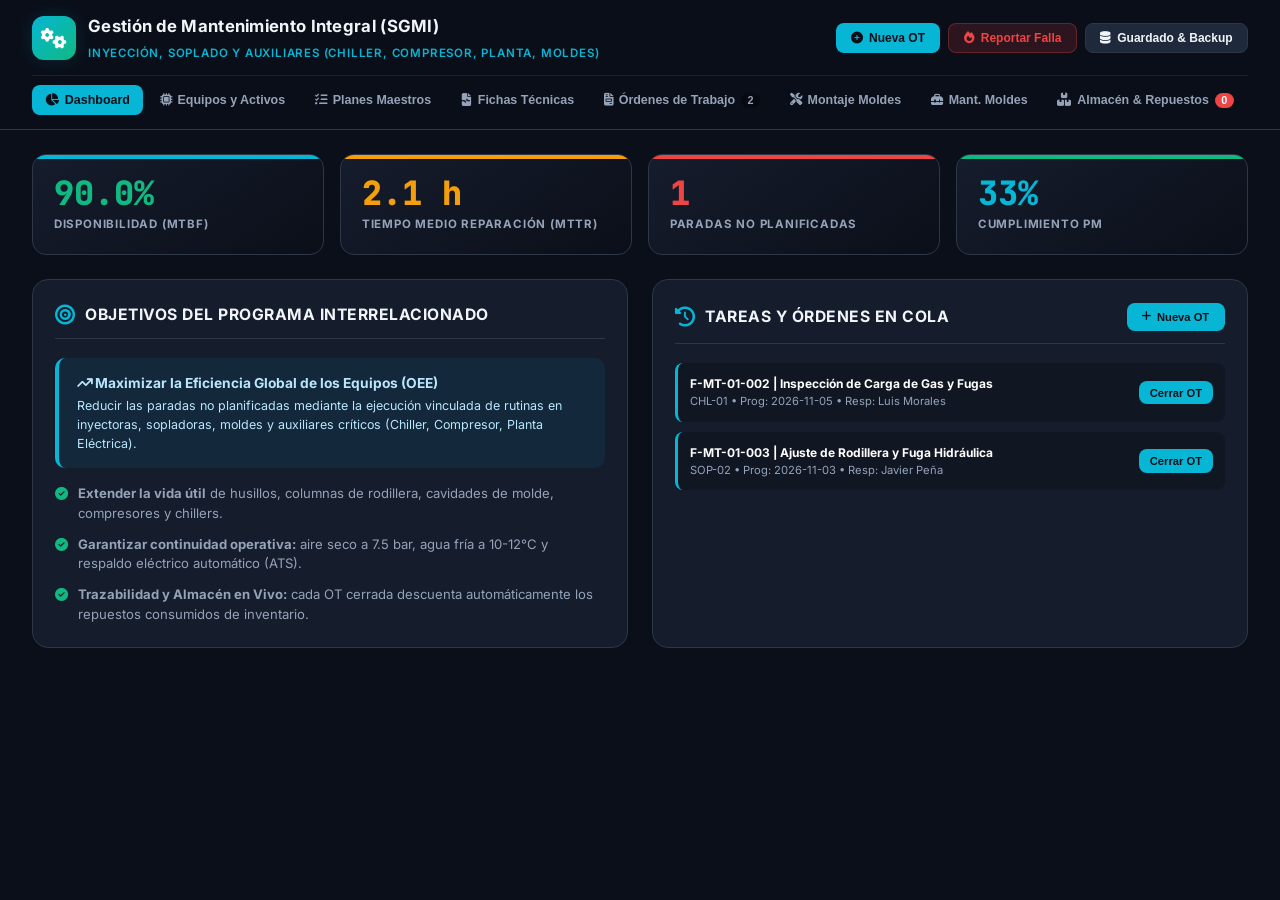
==== public/programa_mantenimiento_integral.html @ a7f9591a "feat: initialize SGMI project structure Setup base application architecture including Tailwind CSS, " ====
<!DOCTYPE html>
<html lang="es">
<head>
    <meta charset="UTF-8">
    <meta name="viewport" content="width=device-width, initial-scale=1.0">
    <title>Sistema de Gestión de Mantenimiento Integral (SGMI) | Inyección, Soplado y Auxiliares</title>
    <!-- Iconos FontAwesome & Tipografía Inter -->
    <link rel="stylesheet" href="https://cdnjs.cloudflare.com/ajax/libs/font-awesome/6.5.1/css/all.min.css">
    <link rel="preconnect" href="https://fonts.googleapis.com">
    <link rel="preconnect" href="https://fonts.gstatic.com" crossorigin>
    <link href="https://fonts.googleapis.com/css2?family=Inter:wght@300;400;500;600;700;800&family=JetBrains+Mono:wght@400;600;700&display=swap" rel="stylesheet">
    <style>
        :root {
            --bg-dark: #0b0f19;
            --bg-card: #151c2c;
            --bg-card-hover: #1e293b;
            --accent-cyan: #06b6d4;
            --accent-amber: #f59e0b;
            --accent-emerald: #10b981;
            --accent-red: #ef4444;
            --accent-purple: #a855f7;
            --accent-blue: #3b82f6;
            --text-primary: #f1f5f9;
            --text-secondary: #94a3b8;
            --border-color: #2d3748;
            --shadow-glow: 0 0 20px rgba(6, 182, 212, 0.15);
        }

        * { margin: 0; padding: 0; box-sizing: border-box; }

        html, body {
            background-color: var(--bg-dark);
            color: var(--text-primary);
            font-family: 'Inter', system-ui, -apple-system, sans-serif;
            line-height: 1.5;
            min-height: 100vh;
            overflow-x: hidden;
        }

        /* Encabezado Principal */
        .app-header {
            background: rgba(11, 15, 25, 0.95);
            backdrop-filter: blur(12px);
            border-bottom: 1px solid var(--border-color);
            padding: 0.85rem 2rem;
            position: sticky;
            top: 0;
            z-index: 100;
        }

        .header-top {
            display: flex;
            justify-content: space-between;
            align-items: center;
            flex-wrap: wrap;
            gap: 1rem;
            padding-bottom: 0.75rem;
            border-bottom: 1px solid rgba(45, 55, 72, 0.5);
        }

        .logo-area { display: flex; align-items: center; gap: 12px; }
        .logo-icon {
            width: 44px; height: 44px;
            background: linear-gradient(135deg, var(--accent-cyan), var(--accent-emerald));
            border-radius: 12px;
            display: flex; align-items: center; justify-content: center;
            font-size: 1.3rem; color: #fff;
            box-shadow: var(--shadow-glow);
        }
        .logo-text h1 { font-size: 1.05rem; font-weight: 700; letter-spacing: 0.3px; }
        .logo-text span { font-size: 0.72rem; color: var(--accent-cyan); font-weight: 600; text-transform: uppercase; letter-spacing: 0.8px; }

        .header-actions { display: flex; align-items: center; gap: 8px; flex-wrap: wrap; }
        .btn-action {
            display: inline-flex; align-items: center; gap: 6px;
            padding: 0.45rem 0.9rem; border-radius: 8px; font-size: 0.75rem;
            font-weight: 700; cursor: pointer; border: 1px solid transparent;
            transition: all 0.2s;
        }
        .btn-cyan { background: var(--accent-cyan); color: #0b0f19; }
        .btn-cyan:hover { background: #22d3ee; }
        .btn-rose { background: rgba(239, 68, 68, 0.15); color: var(--accent-red); border-color: rgba(239, 68, 68, 0.3); }
        .btn-rose:hover { background: var(--accent-red); color: white; }
        .btn-slate { background: var(--bg-card-hover); color: var(--text-primary); border-color: var(--border-color); }
        .btn-slate:hover { background: #334155; }

        /* Barra de Pestañas */
        .nav-tabs {
            display: flex; gap: 4px; padding-top: 0.6rem;
            overflow-x: auto; max-width: 100%; white-space: nowrap;
        }
        .nav-btn {
            background: transparent; border: none; color: var(--text-secondary);
            padding: 0.45rem 0.8rem; border-radius: 8px; cursor: pointer;
            font-size: 0.78rem; font-weight: 600; transition: all 0.2s;
            display: flex; align-items: center; gap: 6px; text-decoration: none;
        }
        .nav-btn:hover { color: var(--text-primary); background: var(--bg-card-hover); }
        .nav-btn.active { background: var(--accent-cyan); color: #0b0f19; font-weight: 700; }
        .nav-badge {
            background: rgba(0, 0, 0, 0.3); color: inherit;
            padding: 0.1rem 0.4rem; border-radius: 10px; font-size: 0.68rem; font-weight: 800;
        }

        /* Contenedor Principal */
        .main-container {
            max-width: 1440px; margin: 0 auto;
            padding: 1.5rem 2rem 5rem 2rem; width: 100%;
        }
        .tab-content { display: none; animation: fadeIn 0.25s ease; }
        .tab-content.active { display: block; }
        @keyframes fadeIn { from { opacity: 0; transform: translateY(6px); } to { opacity: 1; transform: translateY(0); } }

        /* Grillas y Tarjetas */
        .grid-4 { display: grid; grid-template-columns: repeat(auto-fit, minmax(220px, 1fr)); gap: 1rem; }
        .grid-3 { display: grid; grid-template-columns: repeat(auto-fit, minmax(300px, 1fr)); gap: 1.25rem; }
        .grid-2 { display: grid; grid-template-columns: repeat(auto-fit, minmax(420px, 1fr)); gap: 1.5rem; }

        .card {
            background: var(--bg-card); border: 1px solid var(--border-color);
            border-radius: 16px; padding: 1.4rem; transition: all 0.2s;
        }
        .card:hover { border-color: rgba(6, 182, 212, 0.4); }

        .card-header {
            display: flex; align-items: center; justify-content: space-between;
            margin-bottom: 1.2rem; padding-bottom: 0.75rem;
            border-bottom: 1px solid var(--border-color);
        }
        .card-header-title { display: flex; align-items: center; gap: 10px; }
        .card-header-title i { font-size: 1.25rem; color: var(--accent-cyan); }
        .card-header-title h2 { font-size: 0.98rem; font-weight: 700; text-transform: uppercase; letter-spacing: 0.5px; }

        /* Tarjetas de KPI */
        .kpi-card {
            background: linear-gradient(145deg, var(--bg-card), var(--bg-dark));
            border: 1px solid var(--border-color); border-radius: 14px;
            padding: 1.3rem; position: relative; overflow: hidden;
        }
        .kpi-card::before { content: ''; position: absolute; top: 0; left: 0; width: 100%; height: 4px; background: var(--accent-cyan); }
        .kpi-card.emerald::before { background: var(--accent-emerald); }
        .kpi-card.amber::before { background: var(--accent-amber); }
        .kpi-card.red::before { background: var(--accent-red); }
        .kpi-value { font-size: 2.1rem; font-weight: 800; font-family: 'JetBrains Mono', monospace; line-height: 1.1; margin-bottom: 0.25rem; }
        .kpi-label { font-size: 0.72rem; color: var(--text-secondary); text-transform: uppercase; font-weight: 700; letter-spacing: 0.8px; }

        /* Tablas */
        .table-wrapper {
            width: 100%; overflow-x: auto; border-radius: 10px;
            border: 1px solid var(--border-color); background: rgba(0,0,0,0.2);
        }
        .tech-table { width: 100%; border-collapse: collapse; font-size: 0.82rem; min-width: 650px; text-align: left; }
        .tech-table th {
            padding: 0.75rem 0.8rem; background: rgba(255,255,255,0.03);
            color: var(--accent-cyan); font-weight: 700; text-transform: uppercase;
            font-size: 0.72rem; letter-spacing: 0.6px; border-bottom: 1px solid var(--border-color);
        }
        .tech-table td {
            padding: 0.75rem 0.8rem; border-bottom: 1px solid rgba(45, 55, 72, 0.4);
            color: var(--text-secondary); vertical-align: middle;
        }
        .tech-table tr:hover td { background: rgba(255,255,255,0.02); color: var(--text-primary); }

        /* Badges */
        .badge {
            display: inline-flex; align-items: center; gap: 4px;
            padding: 0.2rem 0.55rem; border-radius: 6px; font-size: 0.68rem;
            font-weight: 800; text-transform: uppercase; letter-spacing: 0.5px;
        }
        .badge-cyan { background: rgba(6, 182, 212, 0.15); color: var(--accent-cyan); border: 1px solid rgba(6, 182, 212, 0.3); }
        .badge-amber { background: rgba(245, 158, 11, 0.15); color: var(--accent-amber); border: 1px solid rgba(245, 158, 11, 0.3); }
        .badge-emerald { background: rgba(16, 185, 129, 0.15); color: var(--accent-emerald); border: 1px solid rgba(16, 185, 129, 0.3); }
        .badge-red { background: rgba(239, 68, 68, 0.15); color: var(--accent-red); border: 1px solid rgba(239, 68, 68, 0.3); }
        .badge-purple { background: rgba(168, 85, 247, 0.15); color: var(--accent-purple); border: 1px solid rgba(168, 85, 247, 0.3); }

        /* Cuadros de Alerta */
        .alert-box {
            padding: 0.9rem 1.1rem; border-radius: 10px; margin-bottom: 1rem;
            font-size: 0.8rem; border-left: 4px solid;
        }
        .alert-box.info { background: rgba(6, 182, 212, 0.08); border-color: var(--accent-cyan); color: #bae6fd; }
        .alert-box.warning { background: rgba(245, 158, 11, 0.08); border-color: var(--accent-amber); color: #fde68a; }
        .alert-box.danger { background: rgba(239, 68, 68, 0.08); border-color: var(--accent-red); color: #fecaca; }
        .alert-box.success { background: rgba(16, 185, 129, 0.08); border-color: var(--accent-emerald); color: #a7f3d0; }
        .alert-box strong { display: block; margin-bottom: 0.2rem; font-size: 0.86rem; }

        /* Acordeones */
        .accordion {
            background: var(--bg-card); border: 1px solid var(--border-color);
            border-radius: 12px; margin-bottom: 0.8rem; overflow: hidden;
        }
        .accordion-header {
            padding: 0.9rem 1.25rem; cursor: pointer; display: flex;
            justify-content: space-between; align-items: center;
            background: rgba(255,255,255,0.02); font-weight: 600; font-size: 0.86rem;
            transition: all 0.2s;
        }
        .accordion-header:hover { background: rgba(255,255,255,0.04); }
        .accordion-header.active { color: var(--accent-cyan); border-bottom: 1px solid var(--border-color); }
        .accordion-content { padding: 1.25rem; display: none; }
        .accordion-content.active { display: block; animation: fadeIn 0.2s ease; }
        .accordion-icon { transition: transform 0.25s; }
        .accordion-header.active .accordion-icon { transform: rotate(180deg); }

        /* Fichas Técnicas Layout */
        .fichas-layout { display: grid; grid-template-columns: 340px 1fr; gap: 1.5rem; align-items: start; }
        .lista-fichas { display: flex; flex-direction: column; gap: 0.6rem; max-height: 700px; overflow-y: auto; }
        .item-ficha {
            background: var(--bg-card); border: 1px solid var(--border-color);
            border-radius: 10px; padding: 0.9rem; cursor: pointer;
            transition: all 0.2s; border-left: 4px solid transparent;
        }
        .item-ficha:hover { background: var(--bg-card-hover); border-color: var(--accent-cyan); }
        .item-ficha.active { background: rgba(6, 182, 212, 0.1); border-left-color: var(--accent-cyan); border-color: var(--accent-cyan); }
        .item-ficha h4 { font-size: 0.88rem; color: var(--text-primary); margin-bottom: 0.2rem; }
        .item-ficha p { font-size: 0.72rem; color: var(--text-secondary); display: flex; gap: 10px; }

        /* Cronograma */
        .cronograma-wrapper { overflow-x: auto; border: 1px solid var(--border-color); border-radius: 10px; padding: 0.5rem; }
        .cronograma-grid { display: grid; grid-template-columns: 240px repeat(12, 1fr); gap: 4px; font-size: 0.78rem; min-width: 900px; }
        .cronograma-cell {
            padding: 0.6rem 0.3rem; text-align: center; background: rgba(255,255,255,0.02);
            border-radius: 6px; color: var(--text-secondary); cursor: pointer; transition: all 0.15s;
        }
        .cronograma-cell.header { background: rgba(6, 182, 212, 0.15); color: var(--accent-cyan); font-weight: 700; cursor: default; }
        .cronograma-cell.activo { background: var(--accent-cyan); color: #0b0f19; font-weight: 800; }
        .cronograma-cell.activo-amber { background: var(--accent-amber); color: #0b0f19; font-weight: 800; }
        .cronograma-cell.activo-emerald { background: var(--accent-emerald); color: #0b0f19; font-weight: 800; }
        .cronograma-cell.activo-purple { background: var(--accent-purple); color: #ffffff; font-weight: 800; }

        /* Controles de Formulario */
        .form-control {
            width: 100%; padding: 0.65rem 0.8rem; border-radius: 8px;
            border: 1px solid var(--border-color); background: var(--bg-dark);
            color: var(--text-primary); font-family: 'Inter', sans-serif; font-size: 0.82rem;
        }
        .form-control:focus { outline: none; border-color: var(--accent-cyan); }

        /* Modales */
        .modal-overlay {
            display: none; position: fixed; inset: 0; background: rgba(0,0,0,0.8);
            backdrop-filter: blur(6px); z-index: 1000; align-items: center; justify-content: center; padding: 1rem;
        }
        .modal-overlay.active { display: flex; animation: fadeIn 0.2s ease; }
        .modal-card {
            background: var(--bg-card); border: 1px solid var(--border-color);
            border-radius: 16px; width: 100%; max-width: 650px; max-height: 90vh;
            overflow-y: auto; box-shadow: 0 20px 40px rgba(0,0,0,0.6);
        }
        .modal-header {
            padding: 1.1rem 1.4rem; border-bottom: 1px solid var(--border-color);
            display: flex; justify-content: space-between; align-items: center;
            background: rgba(0,0,0,0.2);
        }
        .modal-header h3 { font-size: 1rem; font-weight: 700; }
        .modal-close { background: transparent; border: none; color: var(--text-secondary); cursor: pointer; font-size: 1.1rem; }
        .modal-close:hover { color: var(--accent-red); }
        .modal-body { padding: 1.4rem; font-size: 0.82rem; }
        .modal-footer {
            padding: 1rem 1.4rem; border-top: 1px solid var(--border-color);
            display: flex; justify-content: flex-end; gap: 8px; background: rgba(0,0,0,0.2);
        }

        /* ===== HOJA TAMAÑO CARTA ISO 9001 (IMPRESIÓN Y VISTA PREVIA) ===== */
        .hoja-carta-container { width: 100%; overflow-x: auto; padding: 1rem 0; }
        .hoja-carta {
            background-color: #ffffff; color: #000000; width: 21.59cm; min-height: 27.94cm;
            padding: 1.5cm; margin: 0 auto 2rem auto; box-shadow: 0 8px 30px rgba(0,0,0,0.6);
            position: relative; font-family: Arial, Helvetica, sans-serif; box-sizing: border-box;
            page-break-after: always; display: flex; flex-direction: column;
        }
        .carta-header { display: flex; justify-content: space-between; align-items: center; border-bottom: 2px solid #000; padding-bottom: 8px; margin-bottom: 12px; }
        .carta-header .logo { display: flex; align-items: center; gap: 10px; }
        .carta-header .logo-icon { width: 38px; height: 38px; background: #222; color: white; border-radius: 50%; display: flex; align-items: center; justify-content: center; font-size: 18px; font-weight: bold; }
        .carta-header h2 { font-size: 15px; margin: 0; text-transform: uppercase; font-weight: bold; }
        .carta-header p { margin: 2px 0 0 0; font-size: 11px; color: #333; }

        .carta-documento-info {
            display: grid; grid-template-columns: 1fr 1fr 1fr; gap: 8px;
            font-size: 11px; margin-bottom: 12px; border: 1px solid #000; padding: 8px;
            background-color: #fafafa;
        }
        .carta-documento-info div { display: flex; flex-direction: column; }
        .carta-documento-info strong { font-size: 9.5px; color: #555; text-transform: uppercase; }

        .carta-tabla { width: 100%; border-collapse: collapse; font-size: 10px; margin-bottom: 12px; }
        .carta-tabla th, .carta-tabla td { border: 1px solid #000; padding: 6px; text-align: left; vertical-align: top; }
        .carta-tabla th { background-color: #f0f0f0; font-weight: bold; text-align: center; font-size: 10px; text-transform: uppercase; }
        .carta-tabla ul, .carta-tabla ol { margin: 0; padding-left: 14px; font-size: 9.5px; }

        .carta-firmas {
            display: grid; grid-template-columns: 1fr 1fr 1fr; gap: 20px;
            margin-top: auto; padding-top: 25px; font-size: 10.5px; text-align: center;
        }
        .carta-firma-box { border-top: 1px solid #000; padding-top: 4px; }
        .carta-firma-box strong { display: block; font-size: 10.5px; }
        .carta-firma-box span { font-size: 9px; color: #555; }

        /* Toast Notifications */
        .toast-container { position: fixed; bottom: 20px; right: 20px; z-index: 2000; display: flex; flex-direction: column; gap: 8px; max-width: 360px; pointer-events: none; }
        .toast-item {
            background: #1e293b; color: white; padding: 12px 16px; border-radius: 10px;
            font-size: 0.8rem; border-left: 4px solid var(--accent-cyan);
            box-shadow: 0 10px 25px rgba(0,0,0,0.5); pointer-events: auto; animation: slideIn 0.3s ease;
        }
        .toast-item.success { border-left-color: var(--accent-emerald); }
        .toast-item.danger { border-left-color: var(--accent-red); }
        .toast-item.warning { border-left-color: var(--accent-amber); }
        @keyframes slideIn { from { transform: translateX(100%); opacity: 0; } to { transform: translateX(0); opacity: 1; } }

        @media print {
            body { background: white !important; color: black !important; }
            .app-header, .no-print, .btn-action, .modal-overlay, .toast-container { display: none !important; }
            .main-container { padding: 0 !important; max-width: 100% !important; margin: 0 !important; }
            .hoja-carta-container { overflow: visible !important; padding: 0 !important; }
            .hoja-carta { box-shadow: none !important; margin: 0 !important; width: 100% !important; min-height: 100vh !important; border: none !important; }
            @page { size: letter; margin: 0.6cm; }
        }

        @media (max-width: 900px) {
            .fichas-layout { grid-template-columns: 1fr; }
            .grid-2 { grid-template-columns: 1fr; }
        }
    </style>
</head>
<body>

    <!-- Encabezado Principal de Navegación -->
    <header class="app-header">
        <div class="header-top">
            <div class="logo-area">
                <div class="logo-icon"><i class="fa-solid fa-gears"></i></div>
                <div class="logo-text">
                    <h1>Gestión de Mantenimiento Integral (SGMI)</h1>
                    <span>Inyección, Soplado y Auxiliares (Chiller, Compresor, Planta, Moldes)</span>
                </div>
            </div>

            <div class="header-actions">
                <button class="btn-action btn-cyan" onclick="abrirModalNuevaOt()"><i class="fa-solid fa-plus-circle"></i> Nueva OT</button>
                <button class="btn-action btn-rose" onclick="abrirModalReportarFalla()"><i class="fa-solid fa-fire"></i> Reportar Falla</button>
                <button class="btn-action btn-slate" onclick="abrirModalBackup()"><i class="fa-solid fa-database"></i> Guardado & Backup</button>
            </div>
        </div>

        <nav class="nav-tabs" id="navTabs">
            <button class="nav-btn active" data-tab="dashboard"><i class="fa-solid fa-chart-pie"></i> Dashboard</button>
            <button class="nav-btn" data-tab="equipos"><i class="fa-solid fa-microchip"></i> Equipos y Activos</button>
            <button class="nav-btn" data-tab="planes"><i class="fa-solid fa-list-check"></i> Planes Maestros</button>
            <button class="nav-btn" data-tab="fichas"><i class="fa-solid fa-file-waveform"></i> Fichas Técnicas</button>
            <button class="nav-btn" data-tab="ordenes"><i class="fa-solid fa-file-invoice"></i> Órdenes de Trabajo <span class="nav-badge" id="badge-ots">0</span></button>
            <button class="nav-btn" data-tab="montaje"><i class="fa-solid fa-screwdriver-wrench"></i> Montaje Moldes</button>
            <button class="nav-btn" data-tab="moldes-mant"><i class="fa-solid fa-toolbox"></i> Mant. Moldes</button>
            <button class="nav-btn" data-tab="recursos"><i class="fa-solid fa-boxes-stacked"></i> Almacén & Repuestos <span class="nav-badge" id="badge-almacen" style="background:var(--accent-red); color:white;">0</span></button>
            <button class="nav-btn" data-tab="cronograma"><i class="fa-solid fa-calendar-days"></i> Cronograma Anual</button>
            <button class="nav-btn" data-tab="checklists"><i class="fa-solid fa-clipboard-check"></i> Checklists</button>
            <button class="nav-btn" data-tab="fallas"><i class="fa-solid fa-triangle-exclamation"></i> Matriz de Fallas</button>
        </nav>
    </header>

    <!-- Contenedor Principal de Vistas -->
    <main class="main-container">

        <!-- ================= TAB 1: DASHBOARD ================= -->
        <section id="tab-dashboard" class="tab-content active">
            <div class="grid-4" style="margin-bottom: 1.5rem;">
                <div class="kpi-card">
                    <div class="kpi-value" id="kpi-disponibilidad" style="color: var(--accent-emerald);">98.5%</div>
                    <div class="kpi-label">Disponibilidad (MTBF)</div>
                </div>
                <div class="kpi-card amber">
                    <div class="kpi-value" id="kpi-mttr" style="color: var(--accent-amber);">2.1 h</div>
                    <div class="kpi-label">Tiempo Medio Reparación (MTTR)</div>
                </div>
                <div class="kpi-card red">
                    <div class="kpi-value" id="kpi-paradas" style="color: var(--accent-red);">0</div>
                    <div class="kpi-label">Paradas No Planificadas</div>
                </div>
                <div class="kpi-card emerald">
                    <div class="kpi-value" id="kpi-cumplimiento" style="color: var(--accent-cyan);">100%</div>
                    <div class="kpi-label">Cumplimiento PM</div>
                </div>
            </div>

            <div class="grid-2">
                <div class="card">
                    <div class="card-header">
                        <div class="card-header-title"><i class="fa-solid fa-bullseye"></i><h2>Objetivos del Programa Interrelacionado</h2></div>
                    </div>
                    <div class="alert-box info">
                        <strong><i class="fa-solid fa-arrow-trend-up"></i> Maximizar la Eficiencia Global de los Equipos (OEE)</strong>
                        <p style="font-size: 0.78rem; margin-top: 4px;">
                            Reducir las paradas no planificadas mediante la ejecución vinculada de rutinas en inyectoras, sopladoras, moldes y auxiliares críticos (Chiller, Compresor, Planta Eléctrica).
                        </p>
                    </div>
                    <ul style="list-style: none; display: flex; flex-direction: column; gap: 0.7rem; font-size: 0.82rem; color: var(--text-secondary);">
                        <li style="display: flex; gap: 10px;"><i class="fa-solid fa-circle-check" style="color: var(--accent-emerald); margin-top: 3px;"></i> <span><strong>Extender la vida útil</strong> de husillos, columnas de rodillera, cavidades de molde, compresores y chillers.</span></li>
                        <li style="display: flex; gap: 10px;"><i class="fa-solid fa-circle-check" style="color: var(--accent-emerald); margin-top: 3px;"></i> <span><strong>Garantizar continuidad operativa:</strong> aire seco a 7.5 bar, agua fría a 10-12°C y respaldo eléctrico automático (ATS).</span></li>
                        <li style="display: flex; gap: 10px;"><i class="fa-solid fa-circle-check" style="color: var(--accent-emerald); margin-top: 3px;"></i> <span><strong>Trazabilidad y Almacén en Vivo:</strong> cada OT cerrada descuenta automáticamente los repuestos consumidos de inventario.</span></li>
                    </ul>
                </div>

                <div class="card">
                    <div class="card-header">
                        <div class="card-header-title"><i class="fa-solid fa-clock-rotate-left"></i><h2>Tareas y Órdenes en Cola</h2></div>
                        <button class="btn-action btn-cyan" onclick="abrirModalNuevaOt()" style="font-size:0.7rem;"><i class="fa-solid fa-plus"></i> Nueva OT</button>
                    </div>
                    <div id="lista-tareas-dashboard" style="display: flex; flex-direction: column; gap: 0.6rem;">
                        <!-- Se llena dinámicamente -->
                    </div>
                </div>
            </div>
        </section>

        <!-- ================= TAB 2: EQUIPOS Y ACTIVOS ================= -->
        <section id="tab-equipos" class="tab-content">
            <div class="card" style="margin-bottom: 1.25rem;">
                <div style="display: flex; justify-content: space-between; align-items: center; flex-wrap: wrap; gap: 10px;">
                    <div style="display: flex; gap: 6px; flex-wrap: wrap;" id="filtros-equipos">
                        <button class="btn-action btn-cyan" onclick="filtrarEquipos('todos')">Todos</button>
                        <button class="btn-action btn-slate" onclick="filtrarEquipos('inyeccion')">Inyección</button>
                        <button class="btn-action btn-slate" onclick="filtrarEquipos('soplado')">Soplado</button>
                        <button class="btn-action btn-slate" onclick="filtrarEquipos('chiller')">Chiller</button>
                        <button class="btn-action btn-slate" onclick="filtrarEquipos('compresor')">Compresor</button>
                        <button class="btn-action btn-slate" onclick="filtrarEquipos('planta')">Planta</button>
                        <button class="btn-action btn-slate" onclick="filtrarEquipos('molde')">Moldes</button>
                    </div>
                    <button class="btn-action btn-cyan" onclick="abrirModalNuevoEquipo()"><i class="fa-solid fa-plus"></i> Registrar Nuevo Activo</button>
                </div>
            </div>

            <div class="grid-3" id="contenedor-equipos">
                <!-- Se llena dinámicamente -->
            </div>
        </section>

        <!-- ================= TAB 3: PLANES MAESTROS ================= -->
        <section id="tab-planes" class="tab-content">
            <div class="card" style="margin-bottom: 1.5rem;">
                <div class="card-header-title">
                    <i class="fa-solid fa-list-check" style="color: var(--accent-cyan); font-size: 1.25rem;"></i>
                    <h2>Plan de Mantenimiento Preventivo Detallado (Máquinas y Auxiliares)</h2>
                </div>
                <p style="font-size: 0.8rem; color: var(--text-secondary); margin-top: 4px;">
                    Despliega cada especialidad para revisar las rutinas normadas, herramientas, insumos y criterios de aceptación. Puedes programar una OT directa desde cada tarea.
                </p>
            </div>
            <div id="contenedor-planes-acordeones">
                <!-- Se inyectan acordeones de las 9 especialidades -->
            </div>
        </section>

        <!-- ================= TAB 4: FICHAS TÉCNICAS ================= -->
        <section id="tab-fichas" class="tab-content">
            <div class="fichas-layout">
                <div class="lista-fichas" id="lista-fichas-container">
                    <!-- Lista de actividades -->
                </div>
                <div class="card" id="detalle-ficha-container" style="min-height: 480px;">
                    <div style="text-align: center; padding: 4rem 1rem; color: var(--text-secondary);">
                        <i class="fa-solid fa-file-waveform" style="font-size: 3rem; color: var(--accent-cyan); margin-bottom: 1rem;"></i>
                        <h3>Selecciona una actividad de la lista lateral</h3>
                        <p style="font-size: 0.8rem; margin-top: 0.5rem;">Podrás auditar las herramientas, insumos, repuestos y el procedimiento paso a paso.</p>
                    </div>
                </div>
            </div>
        </section>

        <!-- ================= TAB 5: ÓRDENES DE TRABAJO (ISO 9001) ================= -->
        <section id="tab-ordenes" class="tab-content">
            <div class="card no-print" style="margin-bottom: 1.5rem;">
                <div class="card-header">
                    <div class="card-header-title">
                        <i class="fa-solid fa-file-invoice" style="color: var(--accent-purple);"></i>
                        <h2>Generador Oficial de Órdenes de Trabajo (ISO 9001:2015)</h2>
                    </div>
                    <div style="display: flex; gap: 8px;">
                        <button class="btn-action btn-cyan" onclick="abrirModalNuevaOt()"><i class="fa-solid fa-plus"></i> Nueva OT</button>
                        <button class="btn-action btn-slate" onclick="window.print()"><i class="fa-solid fa-print"></i> Imprimir Hojas Carta</button>
                    </div>
                </div>

                <div class="grid-3" style="align-items: flex-end; margin-bottom: 1rem;">
                    <div>
                        <label style="font-size: 0.75rem; color: var(--text-secondary); font-weight: 700; display: block; margin-bottom: 4px;">Fecha de Inicio del Programa:</label>
                        <input type="date" id="ot-fecha-inicio" class="form-control">
                    </div>
                    <div>
                        <label style="font-size: 0.75rem; color: var(--text-secondary); font-weight: 700; display: block; margin-bottom: 4px;">Período de Planificación:</label>
                        <select id="ot-periodo" class="form-control">
                            <option value="1">Próximo Mes (30 días)</option>
                            <option value="3">Próximos 3 Meses (Trimestral)</option>
                            <option value="6">Próximos 6 Meses (Semestral)</option>
                            <option value="12">Próximo Año (Anual)</option>
                        </select>
                    </div>
                    <div>
                        <button class="btn-action btn-cyan" onclick="generarLoteOrdenes()" style="width: 100%; height: 38px; justify-content: center;">
                            <i class="fa-solid fa-cogs"></i> Generar Plan en Firme
                        </button>
                    </div>
                </div>

                <!-- Tabla de Gestión Digital de OTs -->
                <div class="table-wrapper">
                    <table class="tech-table" id="tabla-gestion-ots">
                        <thead>
                            <tr>
                                <th>Código</th><th>Equipo / TAG</th><th>Actividad</th><th>Frec.</th><th>Fecha</th><th>Estado</th><th>Prioridad</th><th>Responsable</th><th style="text-align: right;">Acciones</th>
                            </tr>
                        </thead>
                        <tbody id="tbody-gestion-ots">
                            <!-- Inyectado por JS -->
                        </tbody>
                    </table>
                </div>
            </div>

            <!-- Hojas Tamaño Carta Oficiales F-MT-01 -->
            <div id="contenedor-hojas-carta" class="hoja-carta-container">
                <!-- Inyectado dinámicamente -->
            </div>
        </section>

        <!-- ================= TAB 6: MONTAJE DE MOLDES ================= -->
        <section id="tab-montaje" class="tab-content">
            <div class="alert-box danger" style="margin-bottom: 1.5rem;">
                <strong><i class="fa-solid fa-triangle-exclamation"></i> Protocolo de Seguridad Crítica en Maniobras de Izaje de Moldes</strong>
                El izaje de moldes (200 kg a más de 3 toneladas) representa una operación de alto riesgo. Asegúrese de que los cáncamos roscados estén apretados a tope, que las eslingas no presenten fisuras y que el área bajo la carga esté completamente despejada.
            </div>

            <div class="grid-2" style="margin-bottom: 1.5rem;">
                <!-- Moldes actualmente montados -->
                <div class="card">
                    <div class="card-header">
                        <div class="card-header-title"><i class="fa-solid fa-layer-group"></i><h2>Moldes Actualmente Montados</h2></div>
                    </div>
                    <div id="lista-moldes-montados" style="display: flex; flex-direction: column; gap: 0.6rem;">
                        <!-- Inyectado por JS -->
                    </div>
                </div>

                <!-- Formulario de Montaje Interactivo -->
                <div class="card">
                    <div class="card-header">
                        <div class="card-header-title"><i class="fa-solid fa-screwdriver-wrench"></i><h2>Registrar Montaje de Molde</h2></div>
                    </div>
                    <form id="form-montaje-molde" onsubmit="registrarMontajeMolde(event)" style="display: flex; flex-direction: column; gap: 0.75rem; font-size: 0.8rem;">
                        <div>
                            <label style="font-weight: 700; color: var(--text-secondary); display: block; margin-bottom: 3px;">Molde a Montar:</label>
                            <select id="montaje-select-molde" class="form-control" required></select>
                        </div>
                        <div>
                            <label style="font-weight: 700; color: var(--text-secondary); display: block; margin-bottom: 3px;">Máquina Receptora (Inyección o Soplado):</label>
                            <select id="montaje-select-maquina" class="form-control" required></select>
                        </div>
                        <div class="grid-2" style="gap: 10px;">
                            <div>
                                <label style="font-weight: 700; color: var(--text-secondary); display: block; margin-bottom: 3px;">Torque Aplicado (Nm):</label>
                                <input type="number" id="montaje-torque" value="190" class="form-control" required>
                            </div>
                            <div>
                                <label style="font-weight: 700; color: var(--text-secondary); display: block; margin-bottom: 3px;">Técnico Montador:</label>
                                <input type="text" id="montaje-tecnico" value="Carlos Méndez" class="form-control" required>
                            </div>
                        </div>
                        <div style="background: rgba(0,0,0,0.2); padding: 0.75rem; border-radius: 8px; border: 1px solid var(--border-color); display: flex; flex-direction: column; gap: 6px;">
                            <label style="display: flex; align-items: center; gap: 8px; cursor: pointer;">
                                <input type="checkbox" id="montaje-chk-izaje" required style="accent-color: var(--accent-cyan);">
                                <span>Verifiqué cáncamos, eslingas certificadas y centro de gravedad balanceado.</span>
                            </label>
                            <label style="display: flex; align-items: center; gap: 8px; cursor: pointer;">
                                <input type="checkbox" id="montaje-chk-agua" required style="accent-color: var(--accent-cyan);">
                                <span>Conecté mangueras de agua del Chiller y verifiqué ausencia total de fugas.</span>
                            </label>
                        </div>
                        <button type="submit" class="btn-action btn-cyan" style="justify-content: center; height: 38px;">
                            <i class="fa-solid fa-check-circle"></i> Registrar Montaje y Generar OT
                        </button>
                    </form>
                </div>
            </div>

            <!-- Tabla de herramientas y procedimiento de 8 pasos -->
            <div class="grid-2">
                <div class="card">
                    <div class="card-header"><div class="card-header-title"><i class="fa-solid fa-toolbox"></i><h2>Herramientas Homologadas de Montaje</h2></div></div>
                    <div class="table-wrapper">
                        <table class="tech-table">
                            <thead><tr><th>Herramienta / Equipo</th><th>Uso Específico</th></tr></thead>
                            <tbody>
                                <tr><td><strong>Polipasto / Grúa Pórtico 2T</strong></td><td>Izaje y balanceo vertical controlado del molde.</td></tr>
                                <tr><td><strong>Eslingas y Grilletes Certificados</strong></td><td>Sujeción en 2 o 4 puntos de cáncamos de seguridad.</td></tr>
                                <tr><td><strong>Torquímetro Dinamométrico</strong></td><td>Asegurar apriete exacto a 190 Nm en tornillos y clamps.</td></tr>
                                <tr><td><strong>Anillo Centrador</strong></td><td>Alineación concéntrica con el orificio del plato fijo.</td></tr>
                                <tr><td><strong>Grapas de Fijación (Clamps)</strong></td><td>Amarre seguro cuando no coinciden barrenos roscados.</td></tr>
                            </tbody>
                        </table>
                    </div>
                </div>

                <div class="card">
                    <div class="card-header"><div class="card-header-title"><i class="fa-solid fa-list-ol"></i><h2>Procedimiento de Montaje (8 Pasos)</h2></div></div>
                    <ol style="padding-left: 1.25rem; font-size: 0.8rem; color: var(--text-secondary); display: flex; flex-direction: column; gap: 6px;">
                        <li><strong>Inspección Previa:</strong> Verificar molde limpio, caras sin abolladuras y cáncamos a tope.</li>
                        <li><strong>Traslado y Balance:</strong> Trasladar en carro hidráulico y elevar 20 cm para verificar balance.</li>
                        <li><strong>Izaje e Introducción:</strong> Ingresar despacio sobre las columnas de cierre sin golpear barras.</li>
                        <li><strong>Alineación:</strong> Acoplar anillo centrador en barreno central del plato fijo.</li>
                        <li><strong>Fijación Provisional:</strong> Colocar 2 tornillos diagonales en lado fijo con la mano.</li>
                        <li><strong>Ajuste de Altura:</strong> Cerrar a baja velocidad hasta contacto y fijar plato móvil.</li>
                        <li><strong>Apriete Final a Torque:</strong> Apretar en patrón cruzado con torquímetro a 190 Nm.</li>
                        <li><strong>Conexión y Prueba:</strong> Conectar mangueras de agua, termopares y ciclo en vacío.</li>
                    </ol>
                </div>
            </div>
        </section>

        <!-- ================= TAB 7: MANTENIMIENTO DE MOLDES ================= -->
        <section id="tab-moldes-mant" class="tab-content">
            <div class="card" style="margin-bottom: 1.5rem;">
                <div class="card-header">
                    <div class="card-header-title"><i class="fa-solid fa-heart-pulse" style="color: var(--accent-emerald);"></i><h2>Mantenimiento Profundo y Control de Ciclos de Moldes</h2></div>
                </div>
                <div class="grid-3" id="contenedor-ciclos-moldes">
                    <!-- Barras de progreso de ciclos inyectadas por JS -->
                </div>
            </div>

            <div class="accordion">
                <div class="accordion-header active" onclick="toggleAcordeon(this)">
                    <div><i class="fa-solid fa-calendar-day" style="color: var(--accent-emerald); margin-right: 8px;"></i> 1. Inspección y Limpieza Diaria por Turno</div>
                    <i class="fa-solid fa-chevron-down accordion-icon"></i>
                </div>
                <div class="accordion-content active">
                    <div class="table-wrapper">
                        <table class="tech-table">
                            <thead><tr><th>Componente</th><th>Tarea Detallada</th><th>Criterio de Aceptación</th></tr></thead>
                            <tbody>
                                <tr><td><strong>Cavidades y Corazones</strong></td><td>Limpiar residuos plásticos degradados con paño suave y desengrasante sin cloro.</td><td>Superficie espejo limpia y libre de marcas.</td></tr>
                                <tr><td><strong>Línea de Partición</strong></td><td>Retirar rebabas adheridas; verificar que no existan golpes ni deformaciones.</td><td>Asiento hermético sin escape de presión.</td></tr>
                                <tr><td><strong>Canales de Refrigeración</strong></td><td>Revisar que no existan goteos de agua en racores o mangueras hacia las cavidades.</td><td>Flujo continuo a 10-12°C sin fugas.</td></tr>
                                <tr><td><strong>Ranuras de Venteo</strong></td><td>Despejar ranuras con varilla blanda de latón para evitar gases atrapados y quemaduras.</td><td>Venteos 100% despejados.</td></tr>
                                <tr><td><strong>Pines Expulsores</strong></td><td>Verificar retroceso suave y rasante de los pines eyectores.</td><td>Sin atascos ni juego excesivo.</td></tr>
                            </tbody>
                        </table>
                    </div>
                </div>
            </div>

            <div class="accordion">
                <div class="accordion-header" onclick="toggleAcordeon(this)">
                    <div><i class="fa-solid fa-calendar-week" style="color: var(--accent-amber); margin-right: 8px;"></i> 2. Mantenimiento Periódico Mensual</div>
                    <i class="fa-solid fa-chevron-down accordion-icon"></i>
                </div>
                <div class="accordion-content">
                    <div class="table-wrapper">
                        <table class="tech-table">
                            <thead><tr><th>Componente</th><th>Tarea Detallada</th><th>Herramienta / Insumo</th></tr></thead>
                            <tbody>
                                <tr><td><strong>Pasadores Guía y Bujes</strong></td><td>Limpiar grasa vieja y lubricar con grasa blanca especial de alta adherencia sin goteo.</td><td>Grasa para moldes, paño industrial.</td></tr>
                                <tr><td><strong>Sliders y Correderas</strong></td><td>Inspeccionar desgaste en placas de bronce fosforado; verificar holguras con galgas.</td><td>Galgas de espesores, llaves Allen.</td></tr>
                                <tr><td><strong>Canales de Agua (Desincrustado)</strong></td><td>Hacer circular solución desincrustante biodegradable para remover sarro y carbonatos.</td><td>Bomba de lavado químico, ácido cítrico.</td></tr>
                                <tr><td><strong>Canal Caliente (Hot Runner)</strong></td><td>Comprobar continuidad óhmica y aislamiento en resistencias de boquillas.</td><td>Multímetro digital calibrado.</td></tr>
                            </tbody>
                        </table>
                    </div>
                </div>
            </div>

            <div class="accordion">
                <div class="accordion-header" onclick="toggleAcordeon(this)">
                    <div><i class="fa-solid fa-arrows-rotate" style="color: var(--accent-purple); margin-right: 8px;"></i> 3. Overhaul Mayor en Matricería (100,000 a 500,000 Ciclos)</div>
                    <i class="fa-solid fa-chevron-down accordion-icon"></i>
                </div>
                <div class="accordion-content">
                    <p style="font-size: 0.82rem; color: var(--text-secondary); margin-bottom: 0.75rem;">
                        Desmontaje total del molde en el taller de matricería: limpieza ultrasónica, rectificado de planos de partición deformados, cambio del 100% de sellos o-rings de vitón y resortes, y pulido espejo manual con pasta de diamante.
                    </p>
                </div>
            </div>
        </section>

        <!-- ================= TAB 8: ALMACÉN Y REPUESTOS ================= -->
        <section id="tab-recursos" class="tab-content">
            <div class="card" style="margin-bottom: 1.25rem;">
                <div style="display: flex; justify-content: space-between; align-items: center; flex-wrap: wrap; gap: 10px;">
                    <div style="display: flex; gap: 6px; flex-wrap: wrap;" id="filtros-almacen">
                        <button class="btn-action btn-cyan" onclick="filtrarAlmacen('todos')">Todo</button>
                        <button class="btn-action btn-slate" onclick="filtrarAlmacen('repuesto')">Repuestos</button>
                        <button class="btn-action btn-slate" onclick="filtrarAlmacen('insumo')">Insumos</button>
                        <button class="btn-action btn-slate" onclick="filtrarAlmacen('herramienta')">Herramientas</button>
                    </div>
                    <button class="btn-action btn-cyan" onclick="abrirModalNuevoArticulo()"><i class="fa-solid fa-plus"></i> Nuevo Artículo</button>
                </div>
            </div>

            <div id="alerta-stock-bajo" style="display: none;"></div>

            <div class="card">
                <div class="table-wrapper">
                    <table class="tech-table">
                        <thead>
                            <tr>
                                <th>Código</th><th>Descripción</th><th>Categoría</th><th>Sistema</th><th>Stock Actual</th><th>Stock Mín.</th><th>Ubicación</th><th>Criticidad</th><th>Costo Unit.</th><th style="text-align: right;">Acciones</th>
                            </tr>
                        </thead>
                        <tbody id="tbody-inventario">
                            <!-- Inyectado por JS -->
                        </tbody>
                    </table>
                </div>
            </div>
        </section>

        <!-- ================= TAB 9: CRONOGRAMA ANUAL ================= -->
        <section id="tab-cronograma" class="tab-content">
            <div class="card">
                <div class="card-header">
                    <div class="card-header-title"><i class="fa-solid fa-calendar-days"></i><h2>Cronograma Anual de Mantenimiento</h2></div>
                </div>
                <p style="font-size: 0.8rem; color: var(--text-secondary); margin-bottom: 1rem;">
                    Haz clic en cualquier celda o mes para consultar el desglose de tareas planificadas.
                </p>
                <div class="cronograma-wrapper">
                    <div class="cronograma-grid" id="matriz-cronograma">
                        <!-- Inyectado por JS -->
                    </div>
                </div>
                <div id="detalle-mes-cronograma" style="margin-top: 1.2rem; display: none;"></div>
            </div>
        </section>

        <!-- ================= TAB 10: CHECKLISTS OPERATIVOS ================= -->
        <section id="tab-checklists" class="tab-content">
            <div class="grid-2">
                <!-- Formulario de Checklist -->
                <div class="card">
                    <div class="card-header">
                        <div class="card-header-title"><i class="fa-solid fa-clipboard-check"></i><h2>Llenar Inspección Operativa</h2></div>
                    </div>
                    <form id="form-checklist" onsubmit="guardarChecklist(event)" style="display: flex; flex-direction: column; gap: 0.8rem; font-size: 0.8rem;">
                        <div class="grid-2" style="gap: 10px;">
                            <div>
                                <label style="font-weight: 700; color: var(--text-secondary); display: block; margin-bottom: 3px;">Tipo de Inspección:</label>
                                <select id="chk-tipo" class="form-control" onchange="renderChecklistItems()">
                                    <option value="diario">Diario: Inyección y Soplado</option>
                                    <option value="semanal">Semanal: General y Ajustes</option>
                                    <option value="chiller">Auxiliar: Chiller Central</option>
                                    <option value="compresor">Auxiliar: Compresor de Aire</option>
                                    <option value="planta">Auxiliar: Planta Eléctrica</option>
                                </select>
                            </div>
                            <div>
                                <label style="font-weight: 700; color: var(--text-secondary); display: block; margin-bottom: 3px;">Equipo:</label>
                                <select id="chk-equipo" class="form-control" required></select>
                            </div>
                        </div>
                        <div class="grid-2" style="gap: 10px;">
                            <div>
                                <label style="font-weight: 700; color: var(--text-secondary); display: block; margin-bottom: 3px;">Turno:</label>
                                <select id="chk-turno" class="form-control">
                                    <option value="Turno 1 - Mañana">Turno 1 - Mañana</option>
                                    <option value="Turno 2 - Tarde">Turno 2 - Tarde</option>
                                    <option value="Turno 3 - Noche">Turno 3 - Noche</option>
                                </select>
                            </div>
                            <div>
                                <label style="font-weight: 700; color: var(--text-secondary); display: block; margin-bottom: 3px;">Operador / Inspector:</label>
                                <input type="text" id="chk-operador" value="Operador de Planta" class="form-control" required>
                            </div>
                        </div>

                        <div id="contenedor-items-checklist" style="display: flex; flex-direction: column; gap: 0.5rem; margin-top: 0.5rem;">
                            <!-- Preguntas dinámicas -->
                        </div>

                        <label style="display: flex; align-items: center; gap: 8px; cursor: pointer; padding: 0.5rem 0;">
                            <input type="checkbox" id="chk-auto-ot" checked style="accent-color: var(--accent-cyan);">
                            <span>Generar automáticamente OT Correctiva si se detecta alguna no conformidad (Falla).</span>
                        </label>

                        <button type="submit" class="btn-action btn-cyan" style="justify-content: center; height: 38px;">
                            <i class="fa-solid fa-clipboard-check"></i> Firmar y Guardar Checklist
                        </button>
                    </form>
                </div>

                <!-- Historial de Inspecciones -->
                <div class="card">
                    <div class="card-header"><div class="card-header-title"><i class="fa-solid fa-history"></i><h2>Historial de Inspecciones Guardadas</h2></div></div>
                    <div id="lista-historial-checklists" style="display: flex; flex-direction: column; gap: 0.6rem; max-height: 600px; overflow-y: auto;">
                        <!-- Inyectado por JS -->
                    </div>
                </div>
            </div>
        </section>

        <!-- ================= TAB 11: MATRIZ DE FALLAS (TROUBLESHOOTING) ================= -->
        <section id="tab-fallas" class="tab-content">
            <div class="card" style="margin-bottom: 1.25rem;">
                <div class="card-header-title" style="margin-bottom: 0.75rem;">
                    <i class="fa-solid fa-triangle-exclamation" style="color: var(--accent-red);"></i>
                    <h2>Matriz de Diagnóstico Rápido y Solución de Averías</h2>
                </div>
                <input type="text" id="buscador-fallas" onkeyup="filtrarTablaFallas()" placeholder="🔍 Buscar avería (ej. 'fuga', 'temperatura', 'ruido', 'parison', 'husillo')..." class="form-control">
            </div>

            <div class="card">
                <div class="table-wrapper">
                    <table class="tech-table" id="tabla-fallas-troubleshoot">
                        <thead>
                            <tr>
                                <th style="width: 25%;">Síntoma / Avería</th>
                                <th style="width: 15%;">Sistema</th>
                                <th style="width: 28%;">Posible Causa Raíz</th>
                                <th style="width: 22%;">Acción Correctiva (Solución)</th>
                                <th style="width: 10%; text-align: right;">Acción</th>
                            </tr>
                        </thead>
                        <tbody id="tbody-fallas-troubleshoot">
                            <!-- Inyectado por JS -->
                        </tbody>
                    </table>
                </div>
            </div>
        </section>

    </main>

    <!-- ===== MODAL 1: NUEVA ORDEN DE TRABAJO ===== -->
    <div class="modal-overlay" id="modal-nueva-ot">
        <div class="modal-card">
            <div class="modal-header">
                <h3><i class="fa-solid fa-file-invoice" style="color:var(--accent-cyan); margin-right:8px;"></i> Crear Orden de Trabajo (ISO 9001)</h3>
                <button class="modal-close" onclick="cerrarModales()">&times;</button>
            </div>
            <form onsubmit="guardarNuevaOt(event)">
                <div class="modal-body" style="display: flex; flex-direction: column; gap: 0.8rem;">
                    <div>
                        <label style="font-weight: 700; color: var(--text-secondary); display: block; margin-bottom: 3px;">Equipo / Activo:</label>
                        <select id="not-equipo" class="form-control" required></select>
                    </div>
                    <div class="grid-2" style="gap: 10px;">
                        <div>
                            <label style="font-weight: 700; color: var(--text-secondary); display: block; margin-bottom: 3px;">Tipo de Mantenimiento:</label>
                            <select id="not-tipo" class="form-control">
                                <option value="Preventivo">Preventivo (PM)</option>
                                <option value="Correctivo">Correctivo (Avería)</option>
                                <option value="Predictivo">Predictivo</option>
                                <option value="Montaje_Molde">Montaje de Molde</option>
                                <option value="Overhaul">Overhaul Mayor</option>
                            </select>
                        </div>
                        <div>
                            <label style="font-weight: 700; color: var(--text-secondary); display: block; margin-bottom: 3px;">Prioridad:</label>
                            <select id="not-prioridad" class="form-control">
                                <option value="Media">Media</option>
                                <option value="Alta">Alta</option>
                                <option value="Critica">Crítica (Urgente)</option>
                                <option value="Baja">Baja</option>
                            </select>
                        </div>
                    </div>
                    <div>
                        <label style="font-weight: 700; color: var(--text-secondary); display: block; margin-bottom: 3px;">Título de la Tarea:</label>
                        <input type="text" id="not-titulo" class="form-control" required placeholder="Ej. Verificación de rodillera y lubricación">
                    </div>
                    <div class="grid-2" style="gap: 10px;">
                        <div>
                            <label style="font-weight: 700; color: var(--text-secondary); display: block; margin-bottom: 3px;">Sistema:</label>
                            <select id="not-sistema" class="form-control">
                                <option value="Mecánico">Mecánico</option>
                                <option value="Hidráulico">Hidráulico</option>
                                <option value="Neumático">Neumático</option>
                                <option value="Eléctrico">Eléctrico</option>
                                <option value="Chiller">Chiller</option>
                                <option value="Compresor">Compresor</option>
                                <option value="Planta Eléctrica">Planta Eléctrica</option>
                                <option value="Moldes">Moldes</option>
                            </select>
                        </div>
                        <div>
                            <label style="font-weight: 700; color: var(--text-secondary); display: block; margin-bottom: 3px;">Fecha Programada:</label>
                            <input type="date" id="not-fecha" class="form-control" required>
                        </div>
                    </div>
                    <div class="grid-2" style="gap: 10px;">
                        <div>
                            <label style="font-weight: 700; color: var(--text-secondary); display: block; margin-bottom: 3px;">Técnico Asignado:</label>
                            <input type="text" id="not-tecnico" value="Carlos Méndez (Técnico)" class="form-control" required>
                        </div>
                        <div>
                            <label style="font-weight: 700; color: var(--text-secondary); display: block; margin-bottom: 3px;">Tiempo Estimado:</label>
                            <input type="text" id="not-tiempo" value="1.5 Horas" class="form-control">
                        </div>
                    </div>
                    <div>
                        <label style="font-weight: 700; color: var(--text-secondary); display: block; margin-bottom: 3px;">Observaciones / Precauciones:</label>
                        <textarea id="not-observaciones" class="form-control" rows="2" placeholder="Notas de seguridad, LOTO, etc."></textarea>
                    </div>
                </div>
                <div class="modal-footer">
                    <button type="button" class="btn-action btn-slate" onclick="cerrarModales()">Cancelar</button>
                    <button type="submit" class="btn-action btn-cyan">Crear Orden</button>
                </div>
            </form>
        </div>
    </div>

    <!-- ===== MODAL 2: EJECUTAR Y CERRAR OT (CON DESCUENTO DE ALMACÉN) ===== -->
    <div class="modal-overlay" id="modal-ejecutar-ot">
        <div class="modal-card">
            <div class="modal-header">
                <div>
                    <h3 id="eot-codigo-titulo"><i class="fa-solid fa-wrench" style="color:var(--accent-emerald); margin-right:8px;"></i> Ejecución de Orden de Trabajo</h3>
                    <p id="eot-equipo-subtitulo" style="font-size:0.75rem; color:var(--accent-cyan); margin-top:2px;"></p>
                </div>
                <button class="modal-close" onclick="cerrarModales()">&times;</button>
            </div>
            <form onsubmit="finalizarEjecucionOt(event)">
                <input type="hidden" id="eot-id">
                <div class="modal-body" style="display: flex; flex-direction: column; gap: 0.8rem;">
                    <!-- Pasos del procedimiento con checkboxes -->
                    <div>
                        <label style="font-weight: 700; color: var(--text-secondary); display: block; margin-bottom: 4px;">Procedimiento Paso a Paso:</label>
                        <div id="eot-lista-pasos" style="display: flex; flex-direction: column; gap: 5px; max-height: 140px; overflow-y: auto;">
                            <!-- Inyectado por JS -->
                        </div>
                    </div>

                    <!-- Repuestos consumidos (Descuento de almacén) -->
                    <div style="background: rgba(0,0,0,0.25); padding: 0.8rem; border-radius: 8px; border: 1px solid var(--border-color);">
                        <label style="font-weight: 700; color: var(--accent-amber); display: block; margin-bottom: 4px;">
                            <i class="fa-solid fa-boxes-stacked"></i> Repuestos e Insumos Utilizados (Se descontarán del stock):
                        </label>
                        <div style="display: flex; gap: 6px; margin-bottom: 6px;">
                            <select id="eot-select-repuesto" class="form-control" style="flex: 1;"></select>
                            <input type="number" id="eot-cant-repuesto" value="1" min="1" class="form-control" style="width: 70px;">
                            <button type="button" class="btn-action btn-cyan" onclick="agregarRepuestoAOt()"><i class="fa-solid fa-plus"></i></button>
                        </div>
                        <div id="eot-repuestos-agregados" style="display: flex; flex-direction: column; gap: 4px; font-size: 0.75rem;">
                            <!-- Lista de repuestos a descontar -->
                        </div>
                    </div>

                    <div class="grid-2" style="gap: 10px;">
                        <div>
                            <label style="font-weight: 700; color: var(--text-secondary); display: block; margin-bottom: 3px;">Horas Reales Invertidas:</label>
                            <input type="number" id="eot-horas-reales" step="0.1" value="1.5" class="form-control" required>
                        </div>
                        <div>
                            <label style="font-weight: 700; color: var(--text-secondary); display: block; margin-bottom: 3px;">Firma del Técnico Ejecutor:</label>
                            <input type="text" id="eot-firma-tecnico" class="form-control" required>
                        </div>
                    </div>

                    <div>
                        <label style="font-weight: 700; color: var(--text-secondary); display: block; margin-bottom: 3px;">Observaciones Finales / Parámetros:</label>
                        <textarea id="eot-observaciones" class="form-control" rows="2" placeholder="Detalle de los ajustes realizados y lecturas finales..."></textarea>
                    </div>
                </div>
                <div class="modal-footer">
                    <button type="button" class="btn-action btn-slate" onclick="cerrarModales()">Cancelar</button>
                    <button type="submit" class="btn-action btn-cyan" style="background:var(--accent-emerald);"><i class="fa-solid fa-check"></i> Finalizar y Descontar Repuestos</button>
                </div>
            </form>
        </div>
    </div>

    <!-- ===== MODAL 3: REPORTAR FALLA ===== -->
    <div class="modal-overlay" id="modal-reportar-falla">
        <div class="modal-card">
            <div class="modal-header">
                <h3><i class="fa-solid fa-fire" style="color:var(--accent-red); margin-right:8px;"></i> Reportar Avería en Planta</h3>
                <button class="modal-close" onclick="cerrarModales()">&times;</button>
            </div>
            <form onsubmit="guardarReporteFalla(event)">
                <div class="modal-body" style="display: flex; flex-direction: column; gap: 0.8rem;">
                    <div>
                        <label style="font-weight: 700; color: var(--text-secondary); display: block; margin-bottom: 3px;">Equipo Afectado:</label>
                        <select id="rf-equipo" class="form-control" required></select>
                    </div>
                    <div class="grid-2" style="gap: 10px;">
                        <div>
                            <label style="font-weight: 700; color: var(--text-secondary); display: block; margin-bottom: 3px;">Sistema:</label>
                            <select id="rf-sistema" class="form-control">
                                <option value="Hidráulico">Hidráulico</option>
                                <option value="Mecánico">Mecánico</option>
                                <option value="Neumático">Neumático</option>
                                <option value="Eléctrico">Eléctrico</option>
                                <option value="Chiller">Chiller</option>
                                <option value="Compresor">Compresor</option>
                                <option value="Planta Eléctrica">Planta Eléctrica</option>
                                <option value="Moldes">Moldes</option>
                            </select>
                        </div>
                        <div>
                            <label style="font-weight: 700; color: var(--text-secondary); display: block; margin-bottom: 3px;">Severidad:</label>
                            <select id="rf-severidad" class="form-control">
                                <option value="Critica">Crítica (Máquina Parada)</option>
                                <option value="Alta">Alta</option>
                                <option value="Media">Media</option>
                                <option value="Leve">Leve</option>
                            </select>
                        </div>
                    </div>
                    <div>
                        <label style="font-weight: 700; color: var(--text-secondary); display: block; margin-bottom: 3px;">Descripción del Síntoma / Falla:</label>
                        <textarea id="rf-sintoma" class="form-control" rows="3" required placeholder="Describe lo ocurrido (fuga de aceite, ruido, pieza con rebaba, temperatura alta)..."></textarea>
                    </div>
                    <label style="display: flex; align-items: center; gap: 8px; cursor: pointer;">
                        <input type="checkbox" id="rf-chk-ot" checked style="accent-color: var(--accent-red);">
                        <span>Generar Orden de Trabajo Correctiva urgente automáticamente.</span>
                    </label>
                </div>
                <div class="modal-footer">
                    <button type="button" class="btn-action btn-slate" onclick="cerrarModales()">Cancelar</button>
                    <button type="submit" class="btn-action btn-rose" style="background:var(--accent-red); color:white;">Registrar Incidente</button>
                </div>
            </form>
        </div>
    </div>

    <!-- ===== MODAL 4: NUEVO EQUIPO / ACTIVO ===== -->
    <div class="modal-overlay" id="modal-nuevo-equipo">
        <div class="modal-card">
            <div class="modal-header">
                <h3><i class="fa-solid fa-microchip" style="color:var(--accent-cyan); margin-right:8px;"></i> Registrar Nuevo Activo</h3>
                <button class="modal-close" onclick="cerrarModales()">&times;</button>
            </div>
            <form onsubmit="guardarNuevoEquipo(event)">
                <div class="modal-body" style="display: flex; flex-direction: column; gap: 0.8rem;">
                    <div class="grid-2" style="gap: 10px;">
                        <div>
                            <label style="font-weight: 700; color: var(--text-secondary); display: block; margin-bottom: 3px;">TAG / Código:</label>
                            <input type="text" id="neq-tag" placeholder="Ej. INY-03" class="form-control" required style="text-transform:uppercase;">
                        </div>
                        <div>
                            <label style="font-weight: 700; color: var(--text-secondary); display: block; margin-bottom: 3px;">Tipo de Activo:</label>
                            <select id="neq-tipo" class="form-control">
                                <option value="inyeccion">Inyectora</option>
                                <option value="soplado">Sopladora</option>
                                <option value="chiller">Chiller</option>
                                <option value="compresor">Compresor</option>
                                <option value="planta">Planta Eléctrica</option>
                                <option value="molde">Molde / Utillaje</option>
                            </select>
                        </div>
                    </div>
                    <div>
                        <label style="font-weight: 700; color: var(--text-secondary); display: block; margin-bottom: 3px;">Nombre Descriptivo:</label>
                        <input type="text" id="neq-nombre" placeholder="Ej. Inyectora Haitian Mars III 300T" class="form-control" required>
                    </div>
                    <div class="grid-2" style="gap: 10px;">
                        <div>
                            <label style="font-weight: 700; color: var(--text-secondary); display: block; margin-bottom: 3px;">Marca y Modelo:</label>
                            <input type="text" id="neq-marca" placeholder="Haitian MA3000" class="form-control">
                        </div>
                        <div>
                            <label style="font-weight: 700; color: var(--text-secondary); display: block; margin-bottom: 3px;">Ubicación:</label>
                            <input type="text" id="neq-ubicacion" value="Nave de Inyección" class="form-control">
                        </div>
                    </div>
                    <div class="grid-2" style="gap: 10px;">
                        <div>
                            <label style="font-weight: 700; color: var(--text-secondary); display: block; margin-bottom: 3px;">Horas / Ciclos Acumulados:</label>
                            <input type="number" id="neq-horas" value="0" class="form-control">
                        </div>
                        <div>
                            <label style="font-weight: 700; color: var(--text-secondary); display: block; margin-bottom: 3px;">Estado:</label>
                            <select id="neq-estado" class="form-control">
                                <option value="operativo">Operativo</option>
                                <option value="en_mantenimiento">En Mantenimiento</option>
                                <option value="parado_falla">Parado por Falla</option>
                                <option value="almacenado">Almacenado</option>
                            </select>
                        </div>
                    </div>
                </div>
                <div class="modal-footer">
                    <button type="button" class="btn-action btn-slate" onclick="cerrarModales()">Cancelar</button>
                    <button type="submit" class="btn-action btn-cyan">Guardar Activo</button>
                </div>
            </form>
        </div>
    </div>

    <!-- ===== MODAL 5: NUEVO ARTÍCULO DE ALMACÉN ===== -->
    <div class="modal-overlay" id="modal-nuevo-articulo">
        <div class="modal-card">
            <div class="modal-header">
                <h3><i class="fa-solid fa-boxes-stacked" style="color:var(--accent-amber); margin-right:8px;"></i> Registrar Artículo en Almacén</h3>
                <button class="modal-close" onclick="cerrarModales()">&times;</button>
            </div>
            <form onsubmit="guardarNuevoArticulo(event)">
                <div class="modal-body" style="display: flex; flex-direction: column; gap: 0.8rem;">
                    <div class="grid-2" style="gap: 10px;">
                        <div>
                            <label style="font-weight: 700; color: var(--text-secondary); display: block; margin-bottom: 3px;">Código / SKU:</label>
                            <input type="text" id="nart-codigo" placeholder="REP-001" class="form-control" required style="text-transform:uppercase;">
                        </div>
                        <div>
                            <label style="font-weight: 700; color: var(--text-secondary); display: block; margin-bottom: 3px;">Categoría:</label>
                            <select id="nart-categoria" class="form-control">
                                <option value="repuesto">Repuesto</option>
                                <option value="insumo">Insumo</option>
                                <option value="herramienta">Herramienta</option>
                            </select>
                        </div>
                    </div>
                    <div>
                        <label style="font-weight: 700; color: var(--text-secondary); display: block; margin-bottom: 3px;">Descripción:</label>
                        <input type="text" id="nart-nombre" placeholder="Ej. Filtro de Retorno 10 Micras" class="form-control" required>
                    </div>
                    <div class="grid-2" style="gap: 10px;">
                        <div>
                            <label style="font-weight: 700; color: var(--text-secondary); display: block; margin-bottom: 3px;">Sistema:</label>
                            <select id="nart-sistema" class="form-control">
                                <option value="Hidráulico">Hidráulico</option>
                                <option value="Mecánico">Mecánico</option>
                                <option value="Neumático">Neumático</option>
                                <option value="Eléctrico">Eléctrico</option>
                                <option value="Moldes">Moldes</option>
                                <option value="Auxiliares">Auxiliares</option>
                            </select>
                        </div>
                        <div>
                            <label style="font-weight: 700; color: var(--text-secondary); display: block; margin-bottom: 3px;">Criticidad:</label>
                            <select id="nart-criticidad" class="form-control">
                                <option value="Alta">Alta</option>
                                <option value="Media">Media</option>
                                <option value="Baja">Baja</option>
                            </select>
                        </div>
                    </div>
                    <div class="grid-3" style="gap: 10px;">
                        <div>
                            <label style="font-weight: 700; color: var(--text-secondary); display: block; margin-bottom: 3px;">Stock Actual:</label>
                            <input type="number" id="nart-stock" value="5" min="0" class="form-control" required>
                        </div>
                        <div>
                            <label style="font-weight: 700; color: var(--text-secondary); display: block; margin-bottom: 3px;">Stock Mínimo:</label>
                            <input type="number" id="nart-min" value="2" min="1" class="form-control" required>
                        </div>
                        <div>
                            <label style="font-weight: 700; color: var(--text-secondary); display: block; margin-bottom: 3px;">Unidad:</label>
                            <input type="text" id="nart-unidad" value="un" class="form-control" required>
                        </div>
                    </div>
                    <div class="grid-2" style="gap: 10px;">
                        <div>
                            <label style="font-weight: 700; color: var(--text-secondary); display: block; margin-bottom: 3px;">Ubicación:</label>
                            <input type="text" id="nart-ubicacion" value="Estante A-01" class="form-control">
                        </div>
                        <div>
                            <label style="font-weight: 700; color: var(--text-secondary); display: block; margin-bottom: 3px;">Costo Unitario ($):</label>
                            <input type="number" step="0.01" id="nart-costo" value="25.00" class="form-control">
                        </div>
                    </div>
                </div>
                <div class="modal-footer">
                    <button type="button" class="btn-action btn-slate" onclick="cerrarModales()">Cancelar</button>
                    <button type="submit" class="btn-action btn-cyan">Guardar Artículo</button>
                </div>
            </form>
        </div>
    </div>

    <!-- ===== MODAL 6: BACKUP & RESTAURACIÓN ===== -->
    <div class="modal-overlay" id="modal-backup">
        <div class="modal-card">
            <div class="modal-header">
                <h3><i class="fa-solid fa-database" style="color:var(--accent-cyan); margin-right:8px;"></i> Guardado y Copia de Seguridad</h3>
                <button class="modal-close" onclick="cerrarModales()">&times;</button>
            </div>
            <div class="modal-body" style="display: flex; flex-direction: column; gap: 1rem;">
                <div class="alert-box success">
                    <strong><i class="fa-solid fa-shield-halved"></i> Guardado Automático Activo (LocalStorage)</strong>
                    Cada orden creada, modificación de stock, montaje de molde y checklist se almacena instantáneamente en tu navegador.
                </div>

                <div class="grid-2" style="gap: 10px;">
                    <div style="background: rgba(0,0,0,0.3); padding: 1rem; border-radius: 10px; border: 1px solid var(--border-color); text-align: center;">
                        <h4 style="margin-bottom: 6px;"><i class="fa-solid fa-download"></i> Exportar Respaldo</h4>
                        <p style="font-size: 0.72rem; color: var(--text-secondary); margin-bottom: 10px;">Descarga un archivo JSON con todo el estado actual de tu planta.</p>
                        <button class="btn-action btn-cyan" onclick="exportarBackupJson()" style="width: 100%; justify-content: center;">Descargar JSON</button>
                    </div>

                    <div style="background: rgba(0,0,0,0.3); padding: 1rem; border-radius: 10px; border: 1px solid var(--border-color); text-align: center;">
                        <h4 style="margin-bottom: 6px;"><i class="fa-solid fa-upload"></i> Restaurar Respaldo</h4>
                        <p style="font-size: 0.72rem; color: var(--text-secondary); margin-bottom: 10px;">Recupera órdenes e inventario desde un archivo JSON previo.</p>
                        <input type="file" id="input-backup-file" accept=".json" style="display: none;" onchange="importarBackupJson(this)">
                        <button class="btn-action btn-slate" onclick="document.getElementById('input-backup-file').click()" style="width: 100%; justify-content: center;">Seleccionar Archivo</button>
                    </div>
                </div>

                <div style="text-align: right; padding-top: 0.5rem; border-top: 1px solid var(--border-color);">
                    <button class="btn-action btn-rose" onclick="reiniciarDemoData()"><i class="fa-solid fa-rotate-left"></i> Restablecer Datos de Demostración</button>
                </div>
            </div>
            <div class="modal-footer">
                <button type="button" class="btn-action btn-slate" onclick="cerrarModales()">Cerrar</button>
            </div>
        </div>
    </div>

    <!-- Contenedor de Alertas Toast -->
    <div class="toast-container" id="toast-container"></div>

    <!-- ================= SCRIPT COMPLETO CON PERSISTENCIA Y FUNCIONES ================= -->
    <script>
        // --- BASE DE DATOS INICIAL ---
        const DB_KEY = 'sgmi_planta_html_v2';

        const datosIniciales = {
            equipos: [
                { id: 'eq-iny-01', tag: 'INY-01', name: 'Inyectora Haitian Mars II 250T', type: 'inyeccion', brand: 'Haitian', model: 'MA 2500 II', location: 'Nave Inyección - B1', status: 'operativo', hours: 8420, activeMoldId: 'eq-mld-02', lastMaintenance: '2026-10-15' },
                { id: 'eq-iny-02', tag: 'INY-02', name: 'Inyectora Engel Victory 180T', type: 'inyeccion', brand: 'Engel', model: 'VC 500/180', location: 'Nave Inyección - B2', status: 'operativo', hours: 11250, activeMoldId: 'eq-mld-03', lastMaintenance: '2026-10-20' },
                { id: 'eq-sop-01', tag: 'SOP-01', name: 'Sopladora Bekum H-121 Extrusión', type: 'soplado', brand: 'Bekum', model: 'H-121 D', location: 'Nave Soplado - B1', status: 'operativo', hours: 9150, activeMoldId: 'eq-mld-01', lastMaintenance: '2026-10-18' },
                { id: 'eq-sop-02', tag: 'SOP-02', name: 'Sopladora Uniloy UMR 2000', type: 'soplado', brand: 'Uniloy', model: 'UMR-2000', location: 'Nave Soplado - B2', status: 'en_mantenimiento', hours: 14200, activeMoldId: null, lastMaintenance: '2026-10-05' },
                { id: 'eq-chl-01', tag: 'CHL-01', name: 'Chiller Central Frick 30 TR', type: 'chiller', brand: 'Frick/York', model: 'YCAL-0033EC', location: 'Cuarto Frío', status: 'operativo', hours: 16800, activeMoldId: null, lastMaintenance: '2026-10-25' },
                { id: 'eq-cmp-01', tag: 'CMP-01', name: 'Compresor Atlas Copco 50 HP', type: 'compresor', brand: 'Atlas Copco', model: 'GA 37 VSD+', location: 'Cuarto Compresores', status: 'operativo', hours: 12400, activeMoldId: null, lastMaintenance: '2026-10-10' },
                { id: 'eq-gen-01', tag: 'GEN-01', name: 'Planta Eléctrica Cummins 250 kVA', type: 'planta', brand: 'Cummins', model: 'C250 D5e', location: 'Caseta Generador', status: 'operativo', hours: 520, activeMoldId: null, lastMaintenance: '2026-10-28' },
                { id: 'eq-mld-01', tag: 'MLD-01', name: 'Molde Botella 1L PEAD (2 Cav)', type: 'molde', brand: 'TecnoMoldes', model: 'BOT-1000', location: 'Montado en SOP-01', status: 'operativo', hours: 145000, mountedMachineId: 'eq-sop-01', maxCycles: 200000, lastMaintenance: '2026-10-12' },
                { id: 'eq-mld-02', tag: 'MLD-02', name: 'Molde Tapa 28mm PCO (8 Cav)', type: 'molde', brand: 'Husky', model: 'TAP-28-8C', location: 'Montado en INY-01', status: 'operativo', hours: 320000, mountedMachineId: 'eq-iny-01', maxCycles: 500000, lastMaintenance: '2026-10-15' },
                { id: 'eq-mld-03', tag: 'MLD-03', name: 'Molde Cubeta 4L Industrial (1 Cav)', type: 'molde', brand: 'EuroMoldes', model: 'CUB-4L', location: 'Montado en INY-02', status: 'operativo', hours: 85000, mountedMachineId: 'eq-iny-02', maxCycles: 150000, lastMaintenance: '2026-10-01' }
            ],
            ordenes: [
                { id: 'ot-001', code: 'F-MT-01-001', equipmentId: 'eq-iny-01', equipmentTag: 'INY-01', equipmentName: 'Inyectora Haitian 250T', type: 'Preventivo', title: 'Verificación Mecánica, Rodillera y Lubricación', system: 'Mecánico', frequency: 'Mensual', scheduledDate: '2026-10-15', status: 'Completada', priority: 'Media', technician: 'Carlos Méndez', time: '1.5 Horas', steps: ['Bloqueo LOTO', 'Limpieza de columnas', 'Engrase EP-2', 'Verificar paralelismo', 'Prueba en vacío'], observations: 'Paralelismo verificado en 0.04 mm. Cero ruidos.', partsConsumed: [{ id: 'inv-02', name: 'Grasa EP-2 Litio', qty: 1 }] },
                { id: 'ot-002', code: 'F-MT-01-002', equipmentId: 'eq-chl-01', equipmentTag: 'CHL-01', equipmentName: 'Chiller Central Frick 30 TR', type: 'Preventivo', title: 'Inspección de Carga de Gas y Fugas', system: 'Chiller', frequency: 'Trimestral', scheduledDate: '2026-11-05', status: 'Pendiente', priority: 'Alta', technician: 'Luis Morales', time: '2.0 Horas', steps: ['Detector electrónico en soldaduras', 'Verificar recalentamiento', 'Limpiar filtro tipo Y'], observations: '', partsConsumed: [] },
                { id: 'ot-003', code: 'F-MT-01-003', equipmentId: 'eq-sop-02', equipmentTag: 'SOP-02', equipmentName: 'Sopladora Uniloy 2000', type: 'Correctivo', title: 'Ajuste de Rodillera y Fuga Hidráulica', system: 'Hidráulico', frequency: 'Mensual', scheduledDate: '2026-11-03', status: 'En_Proceso', priority: 'Critica', technician: 'Javier Peña', time: '3.0 Horas', steps: ['Despresurizar', 'Reemplazo de sello', 'Ajuste de perno'], observations: 'Manguera con exudación.', partsConsumed: [{ id: 'inv-01', name: 'Filtro Retorno Hidráulico', qty: 1 }] }
            ],
            inventario: [
                { id: 'inv-01', code: 'REP-FIL-01', name: 'Filtro Retorno Hidráulico 10u', category: 'repuesto', system: 'Hidráulico', stock: 4, min: 2, unit: 'un', location: 'Estante H-01', criticality: 'Alta', cost: 45.0 },
                { id: 'inv-02', code: 'INS-GRA-01', name: 'Grasa EP-2 Litio Alta Presión', category: 'insumo', system: 'Mecánico', stock: 8, min: 4, unit: 'cartucho', location: 'Estante G-01', criticality: 'Alta', cost: 6.8 },
                { id: 'inv-03', code: 'INS-ACE-01', name: 'Aceite Hidráulico ISO VG 46', category: 'insumo', system: 'Hidráulico', stock: 160, min: 80, unit: 'L', location: 'Tambor 1', criticality: 'Alta', cost: 4.2 },
                { id: 'inv-04', code: 'REP-RES-01', name: 'Resistencia Banda 220V 1500W', category: 'repuesto', system: 'Eléctrico', stock: 5, min: 2, unit: 'un', location: 'Estante E-02', criticality: 'Alta', cost: 35.0 },
                { id: 'inv-05', code: 'REP-TER-01', name: 'Termopar Tipo J Rosca M6', category: 'repuesto', system: 'Eléctrico', stock: 4, min: 2, unit: 'un', location: 'Estante E-03', criticality: 'Alta', cost: 18.0 },
                { id: 'inv-06', code: 'REP-MLD-ORING', name: 'Kit O-Rings Vitón Molde', category: 'repuesto', system: 'Moldes', stock: 12, min: 6, unit: 'juego', location: 'Estante M-01', criticality: 'Alta', cost: 14.0 },
                { id: 'inv-07', code: 'HER-TOR-01', name: 'Torquímetro 40-200 Nm Calibrado', category: 'herramienta', system: 'Mecánico', stock: 2, min: 1, unit: 'un', location: 'Caja Taller', criticality: 'Alta', cost: 180.0 }
            ],
            checklists: [],
            fallasReportadas: []
        };

        // Cargar o inicializar LocalStorage
        let appData = (function() {
            try {
                const guardado = localStorage.getItem(DB_KEY);
                return guardado ? JSON.parse(guardado) : datosIniciales;
            } catch (e) {
                return datosIniciales;
            }
        })();

        function guardarDatos() {
            try {
                localStorage.setItem(DB_KEY, JSON.stringify(appData));
                actualizarDashboardKPIs();
            } catch (e) {
                console.error("Error al guardar en LocalStorage", e);
            }
        }

        function mostrarToast(mensaje, tipo = 'info') {
            const container = document.getElementById('toast-container');
            const item = document.createElement('div');
            item.className = `toast-item ${tipo}`;
            item.innerHTML = `<strong>${tipo === 'success' ? '✅ Éxito' : tipo === 'danger' ? '⚠️ Alerta' : 'ℹ️ Información'}</strong><p style="margin-top:2px;">${mensaje}</p>`;
            container.appendChild(item);
            setTimeout(() => item.remove(), 4500);
        }

        // --- NAVEGACIÓN ENTRE PESTAÑAS ---
        const navBtns = document.querySelectorAll('.nav-btn');
        navBtns.forEach(btn => {
            btn.addEventListener('click', () => {
                navBtns.forEach(b => b.classList.remove('active'));
                document.querySelectorAll('.tab-content').forEach(t => t.classList.remove('active'));
                btn.classList.add('active');
                const targetTab = document.getElementById('tab-' + btn.dataset.tab);
                if (targetTab) targetTab.classList.add('active');
            });
        });

        function cambiarPestana(tabId) {
            const btn = document.querySelector(`.nav-btn[data-tab="${tabId}"]`);
            if (btn) btn.click();
        }

        // --- ACTUALIZACIÓN DE KPIS EN VIVO ---
        function actualizarDashboardKPIs() {
            const totalEq = appData.equipos.length || 1;
            const opEq = appData.equipos.filter(e => e.status === 'operativo').length;
            const paradas = appData.ordenes.filter(o => o.type === 'Correctivo' || o.priority === 'Critica').length;
            const cerradas = appData.ordenes.filter(o => o.status === 'Completada').length;
            const totalOts = appData.ordenes.length || 1;
            const cumplimiento = Math.round((cerradas / totalOts) * 100);

            document.getElementById('kpi-disponibilidad').innerText = (opEq / totalEq * 100).toFixed(1) + '%';
            document.getElementById('kpi-paradas').innerText = paradas;
            document.getElementById('kpi-cumplimiento').innerText = cumplimiento + '%';

            // Badges en navbar
            const pendientesOts = appData.ordenes.filter(o => o.status !== 'Completada').length;
            document.getElementById('badge-ots').innerText = pendientesOts;

            const bajoStock = appData.inventario.filter(i => i.stock <= i.min).length;
            document.getElementById('badge-almacen').innerText = bajoStock;

            // Alerta de stock en almacén
            const alertaBox = document.getElementById('alerta-stock-bajo');
            if (bajoStock > 0) {
                alertaBox.style.display = 'block';
                alertaBox.className = 'alert-box warning';
                alertaBox.innerHTML = `<strong>⚠️ Alerta de Almacén:</strong> ${bajoStock} artículo(s) han alcanzado o están por debajo del Stock Mínimo de Seguridad.`;
            } else {
                alertaBox.style.display = 'none';
            }

            renderDashboardTareas();
        }

        function renderDashboardTareas() {
            const cont = document.getElementById('lista-tareas-dashboard');
            cont.innerHTML = '';
            const pendientes = appData.ordenes.filter(o => o.status !== 'Completada').slice(0, 4);

            if (pendientes.length === 0) {
                cont.innerHTML = '<p style="font-size:0.75rem; color:var(--text-secondary); text-align:center; padding:1rem;">No hay órdenes pendientes en este momento.</p>';
                return;
            }

            pendientes.forEach(ot => {
                const div = document.createElement('div');
                div.style = 'background: rgba(0,0,0,0.2); padding: 0.75rem; border-radius: 8px; border-left: 3px solid var(--accent-cyan); display:flex; justify-content:space-between; align-items:center;';
                div.innerHTML = `
                    <div>
                        <div style="font-size:0.75rem; font-weight:700; color:white;">${ot.code} | ${ot.title}</div>
                        <div style="font-size:0.7rem; color:var(--text-secondary);">${ot.equipmentTag} • Prog: ${ot.scheduledDate} • Resp: ${ot.technician}</div>
                    </div>
                    <button class="btn-action btn-cyan" onclick="abrirModalEjecutarOt('${ot.id}')" style="font-size:0.7rem; padding: 0.3rem 0.6rem;">Cerrar OT</button>
                `;
                cont.appendChild(div);
            });
        }

        // --- EQUIPOS Y ACTIVOS ---
        function renderEquipos(filtro = 'todos') {
            const cont = document.getElementById('contenedor-equipos');
            cont.innerHTML = '';
            const filtrados = appData.equipos.filter(e => filtro === 'todos' || e.type === filtro);

            filtrados.forEach(eq => {
                const div = document.createElement('div');
                div.className = 'card';
                const statusBadge = eq.status === 'operativo' 
                    ? '<span class="badge badge-emerald">Operativo</span>'
                    : eq.status === 'en_mantenimiento'
                    ? '<span class="badge badge-amber">En Mant.</span>'
                    : '<span class="badge badge-red">Parado Falla</span>';

                div.innerHTML = `
                    <div style="display:flex; justify-content:space-between; align-items:center; margin-bottom:8px;">
                        <span style="font-family:'JetBrains Mono'; font-weight:bold; color:var(--accent-cyan); font-size:0.9rem;">${eq.tag}</span>
                        ${statusBadge}
                    </div>
                    <h4 style="font-size:0.88rem; color:white; margin-bottom:4px;">${eq.name}</h4>
                    <p style="font-size:0.75rem; color:var(--text-secondary);">${eq.brand} ${eq.model || ''}</p>
                    <div style="margin-top:10px; padding-top:8px; border-top:1px solid rgba(255,255,255,0.06); font-size:0.72rem; color:var(--text-secondary); display:grid; grid-template-columns:1fr 1fr; gap:4px;">
                        <div>Ubicación: <strong style="color:white;">${eq.location}</strong></div>
                        <div>Horas: <strong style="color:var(--accent-cyan); font-family:'JetBrains Mono';">${eq.hours.toLocaleString()}</strong></div>
                    </div>
                    <div style="margin-top:12px; display:flex; justify-content:space-between; align-items:center;">
                        <button class="btn-action btn-slate" onclick="prepararOtParaEquipo('${eq.id}')" style="font-size:0.7rem;"><i class="fa-solid fa-wrench"></i> Programar OT</button>
                        <button class="btn-action btn-rose" onclick="prepararFallaParaEquipo('${eq.id}')" style="font-size:0.7rem;"><i class="fa-solid fa-fire"></i> Falla</button>
                    </div>
                `;
                cont.appendChild(div);
            });

            // Llenar selects de equipos en modales
            actualizarSelectsEquipos();
        }

        function filtrarEquipos(tipo) {
            document.querySelectorAll('#filtros-equipos button').forEach(b => b.className = 'btn-action btn-slate');
            event.target.className = 'btn-action btn-cyan';
            renderEquipos(tipo);
        }

        function actualizarSelectsEquipos() {
            const selects = ['not-equipo', 'rf-equipo', 'chk-equipo', 'montaje-select-maquina'];
            selects.forEach(id => {
                const el = document.getElementById(id);
                if (!el) return;
                el.innerHTML = '';
                appData.equipos.forEach(eq => {
                    const opt = document.createElement('option');
                    opt.value = eq.id;
                    opt.innerText = `${eq.tag} - ${eq.name}`;
                    el.appendChild(opt);
                });
            });

            // Select solo para moldes disponibles
            const mSelect = document.getElementById('montaje-select-molde');
            if (mSelect) {
                mSelect.innerHTML = '';
                appData.equipos.filter(e => e.type === 'molde').forEach(m => {
                    const opt = document.createElement('option');
                    opt.value = m.id;
                    opt.innerText = `${m.tag} - ${m.name} (${m.location})`;
                    mSelect.appendChild(opt);
                });
            }
        }

        // --- PLANES Y FICHAS TÉCNICAS ---
        const planesMaestros = [
            { id: 'pm-mec', sistema: 'Mecánico', titulo: 'Verificación Mecánica, Rodillera y Paralelismo', frecuencia: 'Mensual', tiempo: '1.5 Horas', herramientas: ['Comparador de carátula', 'Grasera neumática', 'Torquímetro', 'Galgas'], insumos: ['Grasa EP-2 Base Litio', 'Paños absorbentes'], repuestos: ['Bujes de bronce'], pasos: ['Bloqueo LOTO', 'Limpieza de columnas', 'Inyectar grasa EP-2', 'Medir paralelismo < 0.1 mm', 'Prueba en vacío'], criterio: 'Desviación < 0.1 mm en 4 esquinas.' },
            { id: 'pm-hid', sistema: 'Hidráulico', titulo: 'Filtración y Control Térmico Hidráulico', frecuencia: 'Mensual', tiempo: '1.0 Hora', herramientas: ['Llave de banda', 'Manómetro patrón', 'Bandeja colectora'], insumos: ['Aceite hidráulico ISO VG 46', 'Paños'], repuestos: ['Filtro de retorno 10 micras'], pasos: ['Comprobar nivel', 'Inspeccionar saturación', 'Limpiar intercambiador', 'Chequear fugas en mangueras'], criterio: 'Temp < 52°C; filtro nuevo.' },
            { id: 'pm-ele', sistema: 'Eléctrico', titulo: 'Inspección Eléctrica, Termografía y Reapriete', frecuencia: 'Trimestral', tiempo: '2.0 Horas', herramientas: ['Cámara termográfica', 'Multímetro TRMS', 'Megger 1000V'], insumos: ['Limpiador dieléctrico', 'Aire seco'], repuestos: ['Contactores 32A', 'Resistencias banda'], pasos: ['Termografía bajo carga', 'LOTO eléctrico', 'Soplar tablero', 'Reapretar terminales', 'Megado de motor (>100 MΩ)'], criterio: 'ΔT entre fases < 10°C.' },
            { id: 'pm-neu', sistema: 'Neumático', titulo: 'Drenaje de Condensados y Red Neumática', frecuencia: 'Semanal', tiempo: '30 Minutos', herramientas: ['Manómetro', 'Detector de fugas'], insumos: ['Aceite ISO VG 32', 'Cinta teflón'], repuestos: ['Manguera PU 8mm'], pasos: ['Purgar filtro FRL', 'Presión en 7 bar', 'Rellenar lubricador', 'Inspeccionar mangueras'], criterio: 'Cero fugas audibles.' },
            { id: 'pm-chl', sistema: 'Chiller', titulo: 'Monitoreo de Gas, Condensador y Flujo de Agua', frecuencia: 'Semanal', tiempo: '45 Minutos', herramientas: ['Detector de refrigerante', 'Manifold digital'], insumos: ['Gas R-410A'], repuestos: ['Válvula Schrader'], pasos: ['Registrar temp ida/retorno (10-12°C)', 'Soplar serpentín condensador', 'Limpiar filtro tipo Y'], criterio: 'Agua a 10°C; serpentín limpio.' },
            { id: 'pm-cmp', sistema: 'Compresor', titulo: 'Purga y Mantenimiento de Compresor de Tornillo', frecuencia: 'Semanal', tiempo: '45 Minutos', herramientas: ['Llave de purga', 'Aspiradora'], insumos: ['Aceite sintético'], repuestos: ['Filtro admisión', 'Filtro separador'], pasos: ['Purgar pulmón principal', 'Nivel de aceite en mirilla', 'Revisar secador frigorífico (<3°C)'], criterio: 'Presión constante a 7.5 bar.' },
            { id: 'pm-gen', sistema: 'Planta Eléctrica', titulo: 'Prueba de Arranque, ATS y Nivel de Diésel', frecuencia: 'Semanal', tiempo: '30 Minutos', herramientas: ['Multímetro', 'Cronómetro'], insumos: ['Diésel reposición'], repuestos: ['Batería 12V 100Ah'], pasos: ['Diésel > 75%', 'Arranque en vacío 10 min', 'Voltaje 220/380V a 60Hz', 'Probar transferencia ATS'], criterio: 'Arranque en < 10 segundos.' }
        ];

        function renderPlanes() {
            const contPlanes = document.getElementById('contenedor-planes-acordeones');
            const contFichas = document.getElementById('lista-fichas-container');
            contPlanes.innerHTML = '';
            contFichas.innerHTML = '';

            planesMaestros.forEach((pm, idx) => {
                // Acordeón para pestaña Planes
                const divAcordeon = document.createElement('div');
                divAcordeon.className = 'accordion';
                divAcordeon.innerHTML = `
                    <div class="accordion-header ${idx === 0 ? 'active' : ''}" onclick="toggleAcordeon(this)">
                        <div><i class="fa-solid fa-gear" style="color:var(--accent-cyan); margin-right:8px;"></i> ${pm.sistema}: ${pm.titulo}</div>
                        <i class="fa-solid fa-chevron-down accordion-icon"></i>
                    </div>
                    <div class="accordion-content ${idx === 0 ? 'active' : ''}">
                        <div class="table-wrapper">
                            <table class="tech-table">
                                <thead><tr><th>Frecuencia</th><th>Procedimiento</th><th>Herramientas / Insumos</th><th>Criterio</th><th style="text-align:right;">Acción</th></tr></thead>
                                <tbody>
                                    <tr>
                                        <td><span class="badge badge-cyan">${pm.frecuencia}</span></td>
                                        <td>${pm.pasos.join(' → ')}</td>
                                        <td>${pm.herramientas.concat(pm.insumos).join(', ')}</td>
                                        <td style="color:var(--accent-emerald); font-weight:600;">${pm.criterio}</td>
                                        <td style="text-align:right;">
                                            <button class="btn-action btn-cyan" onclick="crearOtDesdePlan('${pm.id}')" style="font-size:0.68rem;"><i class="fa-solid fa-plus"></i> OT</button>
                                        </td>
                                    </tr>
                                </tbody>
                            </table>
                        </div>
                    </div>
                `;
                contPlanes.appendChild(divAcordeon);

                // Ítem para pestaña Fichas Técnicas
                const divFicha = document.createElement('div');
                divFicha.className = `item-ficha ${idx === 0 ? 'active' : ''}`;
                divFicha.onclick = () => verDetalleFicha(pm.id, divFicha);
                divFicha.innerHTML = `
                    <h4><i class="fa-solid fa-wrench" style="color:var(--accent-cyan);"></i> ${pm.titulo}</h4>
                    <p><span><i class="fa-solid fa-microchip"></i> ${pm.sistema}</span> <span><i class="fa-solid fa-repeat"></i> ${pm.frecuencia}</span> <span><i class="fa-regular fa-clock"></i> ${pm.tiempo}</span></p>
                `;
                contFichas.appendChild(divFicha);
            });

            if (planesMaestros.length > 0) {
                mostrarFichaDetalle(planesMaestros[0]);
            }
        }

        function toggleAcordeon(header) {
            header.classList.toggle('active');
            header.nextElementSibling.classList.toggle('active');
        }

        function verDetalleFicha(id, elemento) {
            document.querySelectorAll('.item-ficha').forEach(el => el.classList.remove('active'));
            if (elemento) elemento.classList.add('active');
            const pm = planesMaestros.find(p => p.id === id);
            if (pm) mostrarFichaDetalle(pm);
        }

        function mostrarFichaDetalle(pm) {
            const cont = document.getElementById('detalle-ficha-container');
            cont.innerHTML = `
                <div style="display:flex; justify-content:space-between; align-items:flex-start; margin-bottom:1.2rem; padding-bottom:0.75rem; border-bottom:2px solid var(--accent-cyan); flex-wrap:wrap; gap:10px;">
                    <div>
                        <div style="display:flex; gap:6px; margin-bottom:4px;">
                            <span class="badge badge-cyan">${pm.sistema}</span>
                            <span class="badge badge-emerald">${pm.frecuencia}</span>
                            <span class="badge badge-amber">${pm.tiempo}</span>
                        </div>
                        <h2 style="font-size:1.15rem; color:white;">${pm.titulo}</h2>
                    </div>
                    <button class="btn-action btn-cyan" onclick="crearOtDesdePlan('${pm.id}')"><i class="fa-solid fa-plus-circle"></i> Programar OT</button>
                </div>

                <div class="grid-3" style="margin-bottom:1.5rem; font-size:0.78rem;">
                    <div style="background:rgba(0,0,0,0.25); padding:0.9rem; border-radius:8px; border:1px solid var(--border-color);">
                        <strong style="color:var(--accent-cyan); display:block; margin-bottom:6px;"><i class="fa-solid fa-toolbox"></i> Herramientas:</strong>
                        <ul style="padding-left:15px; color:var(--text-secondary);">${pm.herramientas.map(h => `<li>${h}</li>`).join('')}</ul>
                    </div>
                    <div style="background:rgba(0,0,0,0.25); padding:0.9rem; border-radius:8px; border:1px solid var(--border-color);">
                        <strong style="color:var(--accent-amber); display:block; margin-bottom:6px;"><i class="fa-solid fa-spray-can"></i> Insumos:</strong>
                        <ul style="padding-left:15px; color:var(--text-secondary);">${pm.insumos.map(i => `<li>${i}</li>`).join('')}</ul>
                    </div>
                    <div style="background:rgba(0,0,0,0.25); padding:0.9rem; border-radius:8px; border:1px solid var(--border-color);">
                        <strong style="color:var(--accent-purple); display:block; margin-bottom:6px;"><i class="fa-solid fa-cog"></i> Repuestos:</strong>
                        <ul style="padding-left:15px; color:var(--text-secondary);">${pm.repuestos.map(r => `<li>${r}</li>`).join('')}</ul>
                    </div>
                </div>

                <div style="background:rgba(0,0,0,0.3); padding:1rem; border-radius:8px; border:1px solid var(--border-color); font-size:0.8rem; margin-bottom:1rem;">
                    <strong style="color:var(--accent-emerald); display:block; margin-bottom:8px;"><i class="fa-solid fa-list-ol"></i> Procedimiento Paso a Paso:</strong>
                    <ol style="padding-left:18px; color:var(--text-secondary); display:flex; flex-direction:column; gap:4px;">
                        ${pm.pasos.map(p => `<li>${p}</li>`).join('')}
                    </ol>
                </div>

                <div class="alert-box success">
                    <strong>Criterio de Aceptación:</strong> ${pm.criterio}
                </div>
            `;
        }

        // --- GESTIÓN Y GENERADOR DE ÓRDENES DE TRABAJO (ISO 9001) ---
        function renderGestionOts() {
            const tbody = document.getElementById('tbody-gestion-ots');
            tbody.innerHTML = '';

            appData.ordenes.forEach(ot => {
                const tr = document.createElement('tr');
                const badgeStatus = ot.status === 'Completada' 
                    ? '<span class="badge badge-emerald">Completada</span>'
                    : ot.status === 'En_Proceso'
                    ? '<span class="badge badge-amber">En Proceso</span>'
                    : '<span class="badge badge-cyan">Pendiente</span>';

                tr.innerHTML = `
                    <td style="font-family:'JetBrains Mono'; font-weight:bold; color:var(--accent-cyan);">${ot.code}</td>
                    <td><strong>${ot.equipmentTag}</strong></td>
                    <td style="color:white;">${ot.title}</td>
                    <td>${ot.frequency || 'Mensual'}</td>
                    <td style="font-family:'JetBrains Mono';">${ot.scheduledDate}</td>
                    <td>${badgeStatus}</td>
                    <td><span class="badge ${ot.priority === 'Critica' ? 'badge-red' : 'badge-amber'}">${ot.priority || 'Media'}</span></td>
                    <td>${ot.technician || 'Técnico'}</td>
                    <td style="text-align:right;">
                        <button class="btn-action ${ot.status === 'Completada' ? 'btn-slate' : 'btn-cyan'}" onclick="abrirModalEjecutarOt('${ot.id}')" style="font-size:0.68rem;">
                            ${ot.status === 'Completada' ? 'Revisar' : 'Cerrar OT'}
                        </button>
                    </td>
                `;
                tbody.appendChild(tr);
            });

            renderHojasCarta();
        }

        function renderHojasCarta() {
            const cont = document.getElementById('contenedor-hojas-carta');
            cont.innerHTML = '';

            // Agrupar órdenes por fecha
            const porFecha = {};
            appData.ordenes.forEach(ot => {
                const f = ot.scheduledDate || 'Sin fecha';
                if (!porFecha[f]) porFecha[f] = [];
                porFecha[f].push(ot);
            });

            const fechas = Object.keys(porFecha).sort();
            if (fechas.length === 0) {
                cont.innerHTML = '<p style="text-align:center; padding:2rem; color:var(--text-secondary);">No hay órdenes generadas para imprimir.</p>';
                return;
            }

            fechas.forEach((fecha, fIdx) => {
                const otsDia = porFecha[fecha];
                const hoja = document.createElement('div');
                hoja.className = 'hoja-carta';
                hoja.innerHTML = `
                    <div class="carta-header">
                        <div class="logo">
                            <div class="logo-icon">M</div>
                            <div>
                                <h2>Planta de Producción Plástica Industrial</h2>
                                <p>Sistema de Gestión de la Calidad ISO 9001:2015 | Mantenimiento</p>
                            </div>
                        </div>
                        <div style="text-align: right;">
                            <h2>ORDEN DE TRABAJO</h2>
                            <p>Código: F-MT-01 | Versión: 01</p>
                        </div>
                    </div>
                    <div class="carta-documento-info">
                        <div><strong>Fecha Programada:</strong><span>${fecha}</span></div>
                        <div><strong>Tipo de Procedimiento:</strong><span>Preventivo / Auxiliares</span></div>
                        <div><strong>Documento / Folio:</strong><span>Hoja ${fIdx + 1} de ${fechas.length}</span></div>
                    </div>
                    <table class="carta-tabla">
                        <thead>
                            <tr>
                                <th style="width:4%;">N°</th><th style="width:14%;">Equipo</th><th style="width:18%;">Actividad</th><th style="width:8%;">Frec.</th>
                                <th style="width:28%;">Procedimiento Homologado</th><th style="width:16%;">Herramientas e Insumos</th><th style="width:6%;">Tiempo</th><th style="width:6%;">Firma</th>
                            </tr>
                        </thead>
                        <tbody>
                            ${otsDia.map((ot, i) => `
                                <tr>
                                    <td style="text-align:center; font-weight:bold;">${i + 1}</td>
                                    <td><strong>${ot.equipmentTag}</strong><br><span style="font-size:8.5px; color:#555;">${ot.equipmentName || ''}</span></td>
                                    <td><strong>${ot.title}</strong><br><span style="font-size:8.5px; color:#666;">Sistema: ${ot.system || 'Mecánico'}</span></td>
                                    <td style="text-align:center;">${ot.frequency || 'Mensual'}</td>
                                    <td><ol>${(ot.steps || ['Inspección y verificación técnica']).map(s => `<li>${s}</li>`).join('')}</ol></td>
                                    <td><ul><li>🛠️ Llaves calibradas</li><li>🧴 Paños y lubricante</li></ul></td>
                                    <td style="text-align:center;">${ot.time || '1.5 h'}</td>
                                    <td style="text-align:center; font-size:9px;">${ot.technician || 'Técnico'}</td>
                                </tr>
                            `).join('')}
                        </tbody>
                    </table>
                    <div style="border: 1px solid #000; padding: 6px; min-height: 80px; font-size: 9.5px; margin-top: 8px;">
                        <strong style="text-transform:uppercase;">Observaciones / Registro de Parámetros y Repuestos Consumidos:</strong>
                        <p style="margin-top:4px; color:#333;">${otsDia.map(o => o.observations).filter(Boolean).join(' | ') || 'Sin desviaciones operativas registradas durante la ejecución.'}</p>
                    </div>
                    <div class="carta-firmas">
                        <div class="carta-firma-box"><strong>Técnico de Mantenimiento</strong><span>Ejecutado conforme</span></div>
                        <div class="carta-firma-box"><strong>Supervisor de Calidad</strong><span>Inspeccionado ISO 9001</span></div>
                        <div class="carta-firma-box"><strong>Jefe de Planta</strong><span>Aprobación y entrega</span></div>
                    </div>
                `;
                cont.appendChild(hoja);
            });
        }

        function generarLoteOrdenes() {
            const fechaVal = document.getElementById('ot-fecha-inicio').value;
            const periodoMeses = parseInt(document.getElementById('ot-periodo').value);
            if (!fechaVal) {
                mostrarToast('Por favor selecciona una fecha de inicio.', 'warning');
                return;
            }

            const fechaInicio = new Date(fechaVal + 'T00:00:00');
            let creadas = 0;

            planesMaestros.forEach(pm => {
                const diasSalto = pm.frecuencia === 'Diario' ? 1 : pm.frecuencia === 'Semanal' ? 7 : pm.frecuencia === 'Mensual' ? 30 : 90;
                let curDate = new Date(fechaInicio);
                const endDate = new Date(fechaInicio);
                endDate.setMonth(endDate.getMonth() + periodoMeses);

                // Buscar equipos aplicables
                const eqAplicables = appData.equipos.filter(e => {
                    if (pm.sistema === 'Chiller') return e.type === 'chiller';
                    if (pm.sistema === 'Compresor') return e.type === 'compresor';
                    if (pm.sistema === 'Planta Eléctrica') return e.type === 'planta';
                    return e.type === 'inyeccion' || e.type === 'soplado';
                });

                eqAplicables.forEach(eq => {
                    let d = new Date(curDate);
                    while (d <= endDate) {
                        const dStr = d.toISOString().split('T')[0];
                        const existe = appData.ordenes.some(o => o.equipmentId === eq.id && o.title === pm.titulo && o.scheduledDate === dStr);
                        if (!existe) {
                            const cod = `F-MT-01-${String(appData.ordenes.length + 1).padStart(3, '0')}`;
                            appData.ordenes.push({
                                id: 'ot-' + Date.now() + '-' + Math.random().toString(36).substring(2,5),
                                code: cod,
                                equipmentId: eq.id,
                                equipmentTag: eq.tag,
                                equipmentName: eq.name,
                                type: 'Preventivo',
                                title: pm.titulo,
                                system: pm.sistema,
                                frequency: pm.frecuencia,
                                scheduledDate: dStr,
                                status: 'Pendiente',
                                priority: 'Media',
                                technician: 'Técnico de Turno',
                                time: pm.tiempo,
                                steps: [...pm.pasos],
                                observations: 'Generado automáticamente según Plan Maestro.',
                                partsConsumed: []
                            });
                            creadas++;
                        }
                        d.setDate(d.getDate() + diasSalto);
                    }
                });
            });

            guardarDatos();
            renderGestionOts();
            mostrarToast(`Se generaron ${creadas} nuevas órdenes de trabajo.`, 'success');
        }

        // --- MONTAJE DE MOLDES ---
        function renderMontajeMoldes() {
            const cont = document.getElementById('lista-moldes-montados');
            cont.innerHTML = '';
            const montados = appData.equipos.filter(e => e.type === 'molde' && e.mountedMachineId);

            if (montados.length === 0) {
                cont.innerHTML = '<p style="font-size:0.75rem; color:var(--text-secondary); text-align:center; padding:1.5rem;">No hay moldes montados en máquinas actualmente.</p>';
            } else {
                montados.forEach(m => {
                    const maq = appData.equipos.find(e => e.id === m.mountedMachineId);
                    const div = document.createElement('div');
                    div.style = 'background: rgba(0,0,0,0.25); padding: 0.8rem; border-radius: 8px; border: 1px solid var(--border-color); display:flex; justify-content:space-between; align-items:center;';
                    div.innerHTML = `
                        <div>
                            <strong style="color:var(--accent-cyan); font-size:0.85rem;">${m.tag} - ${m.name}</strong>
                            <p style="font-size:0.72rem; color:var(--text-secondary); margin-top:2px;">Montado en: <strong style="color:white;">${maq ? maq.tag : 'Máquina'}</strong> | Ciclos: ${m.hours.toLocaleString()}</p>
                        </div>
                        <button class="btn-action btn-slate" onclick="desmontarMolde('${m.id}')" style="font-size:0.7rem;"><i class="fa-solid fa-rotate-left"></i> Desmontar</button>
                    `;
                    cont.appendChild(div);
                });
            }

            // Renderizar barras de ciclos en la pestaña 7
            renderCiclosMoldes();
        }

        function registrarMontajeMolde(e) {
            e.preventDefault();
            const moldId = document.getElementById('montaje-select-molde').value;
            const maqId = document.getElementById('montaje-select-maquina').value;
            const torque = document.getElementById('montaje-torque').value;
            const tec = document.getElementById('montaje-tecnico').value;

            const molde = appData.equipos.find(e => e.id === moldId);
            const maq = appData.equipos.find(e => e.id === maqId);
            if (!molde || !maq) return;

            molde.mountedMachineId = maqId;
            molde.location = `Montado en ${maq.tag}`;
            maq.activeMoldId = moldId;

            // Generar OT de Montaje
            const cod = `F-MT-01-${String(appData.ordenes.length + 1).padStart(3, '0')}`;
            appData.ordenes.unshift({
                id: 'ot-' + Date.now(),
                code: cod,
                equipmentId: maq.id,
                equipmentTag: maq.tag,
                equipmentName: maq.name,
                type: 'Montaje_Molde',
                title: `Montaje de ${molde.name}`,
                system: 'Moldes',
                frequency: 'Diario',
                scheduledDate: new Date().toISOString().split('T')[0],
                status: 'Completada',
                priority: 'Media',
                technician: tec,
                time: '1.0 Hora',
                steps: ['Inspección de cáncamos', 'Centrado concéntrico', `Torque a ${torque} Nm verificado`, 'Conexión de refrigeración sin fugas'],
                observations: `Montaje exitoso con torque de ${torque} Nm aplicado con torquímetro.`,
                partsConsumed: []
            });

            guardarDatos();
            renderMontajeMoldes();
            renderGestionOts();
            mostrarToast(`Molde ${molde.tag} montado exitosamente en ${maq.tag}.`, 'success');
            document.getElementById('form-montaje-molde').reset();
            actualizarSelectsEquipos();
        }

        function desmontarMolde(moldId) {
            const molde = appData.equipos.find(e => e.id === moldId);
            if (!molde) return;

            const ciclos = prompt(`¿Cuántos ciclos produjo el molde ${molde.tag} en este lote?`, "10000");
            if (ciclos !== null) {
                molde.hours += (parseInt(ciclos) || 0);
                const maq = appData.equipos.find(e => e.id === molde.mountedMachineId);
                if (maq) maq.activeMoldId = null;

                molde.mountedMachineId = null;
                molde.location = 'Almacén de Moldes (Rack)';
                molde.status = 'almacenado';

                guardarDatos();
                renderMontajeMoldes();
                actualizarSelectsEquipos();
                mostrarToast(`Molde ${molde.tag} desmontado y enviado a almacén.`, 'info');
            }
        }

        function renderCiclosMoldes() {
            const cont = document.getElementById('contenedor-ciclos-moldes');
            if (!cont) return;
            cont.innerHTML = '';

            appData.equipos.filter(e => e.type === 'molde').forEach(m => {
                const max = m.maxCycles || 200000;
                const pct = Math.min(100, Math.round((m.hours / max) * 100));
                const div = document.createElement('div');
                div.className = 'card';
                div.innerHTML = `
                    <div style="display:flex; justify-content:space-between; margin-bottom:4px;">
                        <strong style="color:var(--accent-cyan); font-family:'JetBrains Mono';">${m.tag}</strong>
                        <span class="badge ${pct >= 85 ? 'badge-red' : 'badge-emerald'}">${pct}% de vida útil</span>
                    </div>
                    <h4 style="font-size:0.85rem; color:white; margin-bottom:4px;">${m.name}</h4>
                    <p style="font-size:0.72rem; color:var(--text-secondary); margin-bottom:8px;">${m.hours.toLocaleString()} / ${max.toLocaleString()} ciclos</p>
                    <div style="width:100%; height:6px; background:rgba(255,255,255,0.1); border-radius:3px; overflow:hidden; margin-bottom:10px;">
                        <div style="width:${pct}%; height:100%; background:${pct >= 85 ? 'var(--accent-red)' : 'var(--accent-cyan)'};"></div>
                    </div>
                    <button class="btn-action btn-slate" onclick="registrarOverhaulMolde('${m.id}')" style="width:100%; justify-content:center; font-size:0.72rem;">
                        <i class="fa-solid fa-arrows-rotate"></i> Registrar Overhaul (Reiniciar)
                    </button>
                `;
                cont.appendChild(div);
            });
        }

        function registrarOverhaulMolde(moldId) {
            const molde = appData.equipos.find(e => e.id === moldId);
            if (!molde) return;
            if (confirm(`¿Confirmas el Overhaul Mayor para el molde ${molde.name}? Se restablecerá el contador a 0 ciclos.`)) {
                molde.hours = 0;
                molde.lastMaintenance = new Date().toISOString().split('T')[0];
                guardarDatos();
                renderCiclosMoldes();
                mostrarToast(`Overhaul registrado para ${molde.tag}. Ciclos reiniciados.`, 'success');
            }
        }

        // --- ALMACÉN Y REPUESTOS (DESCUENTO EN VIVO) ---
        function renderAlmacen(filtro = 'todos') {
            const tbody = document.getElementById('tbody-inventario');
            tbody.innerHTML = '';
            const filtrados = appData.inventario.filter(i => filtro === 'todos' || i.category === filtro);

            filtrados.forEach(art => {
                const tr = document.createElement('tr');
                const isBajo = art.stock <= art.min;
                tr.innerHTML = `
                    <td style="font-family:'JetBrains Mono'; font-weight:bold; color:var(--accent-cyan);">${art.code}</td>
                    <td style="color:white; font-weight:600;">${art.name}</td>
                    <td style="text-transform:capitalize;">${art.category}</td>
                    <td>${art.system}</td>
                    <td style="font-family:'JetBrains Mono'; font-weight:bold; color:${isBajo ? 'var(--accent-red)' : 'var(--accent-emerald)'};">
                        ${art.stock} ${art.unit} ${isBajo ? '⚠️' : ''}
                    </td>
                    <td style="font-family:'JetBrains Mono'; color:var(--text-secondary);">${art.min} ${art.unit}</td>
                    <td>${art.location}</td>
                    <td><span class="badge ${art.criticality === 'Alta' ? 'badge-red' : 'badge-amber'}">${art.criticality}</span></td>
                    <td style="font-family:'JetBrains Mono'; font-weight:bold;">$${art.cost.toFixed(2)}</td>
                    <td style="text-align:right;">
                        <button class="btn-action btn-slate" onclick="ajustarStock('${art.id}')" style="font-size:0.68rem;">Ajustar</button>
                    </td>
                `;
                tbody.appendChild(tr);
            });
        }

        function filtrarAlmacen(cat) {
            document.querySelectorAll('#filtros-almacen button').forEach(b => b.className = 'btn-action btn-slate');
            event.target.className = 'btn-action btn-cyan';
            renderAlmacen(cat);
        }

        function ajustarStock(artId) {
            const art = appData.inventario.find(i => i.id === artId);
            if (!art) return;
            const nuevo = prompt(`Ajustar existencias de ${art.name} (Actual: ${art.stock} ${art.unit}):`, art.stock);
            if (nuevo !== null) {
                art.stock = Math.max(0, parseInt(nuevo) || 0);
                guardarDatos();
                renderAlmacen();
                mostrarToast(`Stock actualizado a ${art.stock} ${art.unit}.`, 'info');
            }
        }

        // --- CRONOGRAMA ANUAL ---
        const cronogramaFrecuencias = [
            { nombre: 'Diario (Operador)', meses: [0,1,2,3,4,5,6,7,8,9,10,11], clase: 'activo', tareas: ['Drenar FRL', 'Revisar niveles', 'Verificar Chiller 10-12°C', 'Purgar compresor'] },
            { nombre: 'Semanal (Técnico)', meses: [0,1,2,3,4,5,6,7,8,9,10,11], clase: 'activo-amber', tareas: ['Engrase de rodilleras', 'Prueba planta eléctrica', 'Limpieza serpentín chiller'] },
            { nombre: 'Mensual (Especialista)', meses: [0,1,2,3,4,5,6,7,8,9,10,11], clase: 'activo-emerald', tareas: ['Paralelismo platos < 0.1 mm', 'Cambio filtros retorno', 'Calibrar pirómetros'] },
            { nombre: 'Trimestral (Predictivo)', meses: [2,5,8,11], clase: 'activo-purple', tareas: ['Termografía tableros', 'Fugas refrigerante', 'Prueba ATS con carga'] },
            { nombre: 'Semestral (Overhaul)', meses: [5,11], clase: 'activo-emerald', tareas: ['Megado motores', 'Cambio aceite compresor', 'Desincrustado canales molde'] },
            { nombre: 'Anual (Parada Mayor)', meses: [0,11], clase: 'activo-purple', tareas: ['Overhaul general', 'Banco resistivo planta', 'Análisis aceite ISO 4406'] }
        ];

        function renderCronograma() {
            const grid = document.getElementById('matriz-cronograma');
            const mesesNombres = ['Ene','Feb','Mar','Abr','May','Jun','Jul','Ago','Sep','Oct','Nov','Dic'];
            grid.innerHTML = '<div class="cronograma-cell header" style="text-align:left; padding-left:10px;">Frecuencia / Nivel</div>';
            mesesNombres.forEach((m, idx) => {
                grid.innerHTML += `<div class="cronograma-cell header" onclick="mostrarDetalleMesCronograma(${idx})">${m}</div>`;
            });

            cronogramaFrecuencias.forEach(row => {
                grid.innerHTML += `<div class="cronograma-cell" style="text-align:left; font-weight:700; color:white; padding-left:10px;">${row.nombre}</div>`;
                for (let i = 0; i < 12; i++) {
                    const activo = row.meses.includes(i);
                    grid.innerHTML += `<div class="cronograma-cell ${activo ? row.clase : ''}" onclick="mostrarDetalleMesCronograma(${i})">${activo ? '●' : '—'}</div>`;
                }
            });
        }

        function mostrarDetalleMesCronograma(mesIdx) {
            const mesesNombres = ['Enero','Febrero','Marzo','Abril','Mayo','Junio','Julio','Agosto','Septiembre','Octubre','Noviembre','Diciembre'];
            const cont = document.getElementById('detalle-mes-cronograma');
            cont.style.display = 'block';

            let htmlTareas = '';
            cronogramaFrecuencias.forEach(cf => {
                if (cf.meses.includes(mesIdx)) {
                    htmlTareas += `<div style="margin-bottom:6px;"><strong style="color:var(--accent-cyan); font-size:0.78rem;">${cf.nombre}:</strong><ul style="padding-left:18px; font-size:0.75rem; color:var(--text-secondary);">${cf.tareas.map(t => `<li>${t}</li>`).join('')}</ul></div>`;
                }
            });

            cont.innerHTML = `
                <div class="card" style="border-color:var(--accent-cyan);">
                    <div style="display:flex; justify-content:space-between; align-items:center; margin-bottom:8px;">
                        <h4 style="color:white; font-size:0.9rem;"><i class="fa-solid fa-calendar"></i> Planificación para ${mesesNombres[mesIdx]}</h4>
                        <button class="btn-action btn-slate" onclick="document.getElementById('detalle-mes-cronograma').style.display='none'" style="font-size:0.7rem;">Cerrar</button>
                    </div>
                    ${htmlTareas}
                </div>
            `;
        }

        // --- CHECKLISTS OPERATIVOS ---
        const preguntasChecklists = {
            diario: [
                'Verificar ausencia de fugas de aceite en piso o bancada bajo la máquina.',
                'Comprobar nivel de aceite en mirilla del tanque y temperatura en rango (< 52°C).',
                'Drenar agua condensada de la unidad FRL y verificar presión en 7 bar.',
                'Inspeccionar resistencias de barril y boquilla sin olores a quemado.',
                'Verificar que la pantalla HMI no tenga alarmas activas de Pirómetro.',
                'Probar paros de emergencia (setas rojas) y cortina óptica de molde.'
            ],
            semanal: [
                'Engrasar manualmente pasadores de rodillera y columnas de cierre.',
                'Verificar apriete de tornillos y grapas de fijación del molde a 190 Nm.',
                'Revisar indicador de saturación del filtro de retorno hidráulico.',
                'Limpiar polvo exterior del tablero eléctrico con aire seco a baja presión.'
            ],
            chiller: [
                'Temperatura de agua fría de suministro a moldes entre 10°C y 12°C.',
                'Presión de succión y descarga del gas refrigerante en manómetros.',
                'Serpentín condensador libre de polvo y pelusas.'
            ],
            compresor: [
                'Purgar condensados acumulados en tanque pulmón principal.',
                'Presión de red estable en 7.5 bar.',
                'Nivel de aceite en mirilla del separador en zona verde.'
            ],
            planta: [
                'Nivel de diésel en tanque diario superior al 75%.',
                'Voltaje de batería de arranque en reposo superior a 12.6V.',
                'Selector del panel en posición "AUTO" para respuesta del ATS.'
            ]
        };

        function renderChecklistItems() {
            const tipo = document.getElementById('chk-tipo').value;
            const items = preguntasChecklists[tipo] || preguntasChecklists.diario;
            const cont = document.getElementById('contenedor-items-checklist');
            cont.innerHTML = '';

            items.forEach((txt, i) => {
                const div = document.createElement('div');
                div.style = 'background:rgba(0,0,0,0.2); padding:0.65rem 0.8rem; border-radius:8px; border:1px solid var(--border-color); display:flex; justify-content:space-between; align-items:center; gap:8px;';
                div.innerHTML = `
                    <span style="font-size:0.78rem; color:var(--text-primary);">${i + 1}. ${txt}</span>
                    <div style="display:flex; gap:4px; shrink-0;">
                        <label style="cursor:pointer; display:flex; align-items:center; gap:3px; font-size:0.75rem; color:var(--accent-emerald);">
                            <input type="radio" name="chk_item_${i}" value="ok" checked style="accent-color:var(--accent-emerald);"> OK
                        </label>
                        <label style="cursor:pointer; display:flex; align-items:center; gap:3px; font-size:0.75rem; color:var(--accent-red); margin-left:6px;">
                            <input type="radio" name="chk_item_${i}" value="fallo" style="accent-color:var(--accent-red);"> Falla
                        </label>
                    </div>
                `;
                cont.appendChild(div);
            });
        }

        function guardarChecklist(e) {
            e.preventDefault();
            const tipo = document.getElementById('chk-tipo').value;
            const eqId = document.getElementById('chk-equipo').value;
            const turno = document.getElementById('chk-turno').value;
            const operador = document.getElementById('chk-operador').value;
            const autoOt = document.getElementById('chk-auto-ot').checked;

            const eq = appData.equipos.find(e => e.id === eqId);
            const items = preguntasChecklists[tipo] || [];
            let hayFalla = false;

            items.forEach((_, i) => {
                const radioFallo = document.querySelector(`input[name="chk_item_${i}"][value="fallo"]`);
                if (radioFallo && radioFallo.checked) hayFalla = true;
            });

            // Registrar en historial
            const logItem = {
                id: 'chk-' + Date.now(),
                fecha: new Date().toISOString().split('T')[0],
                hora: new Date().toLocaleTimeString('es-ES', { hour: '2-digit', minute: '2-digit' }),
                tipo,
                equipmentTag: eq ? eq.tag : 'Equipo',
                turno,
                operador,
                conforme: !hayFalla
            };
            appData.checklists.unshift(logItem);

            // Si hay falla y autoOt está activo, crear OT Correctiva
            if (hayFalla && autoOt && eq) {
                const cod = `F-MT-01-${String(appData.ordenes.length + 1).padStart(3, '0')}`;
                appData.ordenes.unshift({
                    id: 'ot-' + Date.now(),
                    code: cod,
                    equipmentId: eq.id,
                    equipmentTag: eq.tag,
                    equipmentName: eq.name,
                    type: 'Correctivo',
                    title: `[CORRECTIVO] No conformidad en Checklist (${tipo})`,
                    system: 'General',
                    frequency: 'Diario',
                    scheduledDate: new Date().toISOString().split('T')[0],
                    status: 'Pendiente',
                    priority: 'Critica',
                    technician: operador,
                    time: '2.0 Horas',
                    steps: ['LOTO de seguridad', 'Revisar punto no conforme detectado', 'Ajuste o sustitución de pieza', 'Prueba de validación'],
                    observations: 'Generada automáticamente tras reporte de falla en checklist operativo.',
                    partsConsumed: []
                });
                eq.status = 'parado_falla';
                mostrarToast(`Falla registrada en ${eq.tag}. Se creó automáticamente la OT ${cod}.`, 'danger');
            } else {
                mostrarToast(`Checklist registrado satisfactoriamente.`, 'success');
            }

            guardarDatos();
            renderHistorialChecklists();
            renderGestionOts();
            renderEquipos();
            renderChecklistItems();
        }

        function renderHistorialChecklists() {
            const cont = document.getElementById('lista-historial-checklists');
            cont.innerHTML = '';
            if (appData.checklists.length === 0) {
                cont.innerHTML = '<p style="font-size:0.75rem; color:var(--text-secondary); text-align:center; padding:1.5rem;">No hay registros de checklists guardados.</p>';
                return;
            }

            appData.checklists.forEach(chk => {
                const div = document.createElement('div');
                div.style = 'background: rgba(0,0,0,0.25); padding: 0.75rem; border-radius: 8px; border-left: 3px solid ' + (chk.conforme ? 'var(--accent-emerald)' : 'var(--accent-red)');
                div.innerHTML = `
                    <div style="display:flex; justify-content:space-between; align-items:center;">
                        <strong style="color:white; font-size:0.78rem;">${chk.equipmentTag} (${chk.tipo})</strong>
                        <span class="badge ${chk.conforme ? 'badge-emerald' : 'badge-red'}">${chk.conforme ? 'Conforme' : 'Con Fallas'}</span>
                    </div>
                    <div style="font-size:0.7rem; color:var(--text-secondary); margin-top:2px;">${chk.fecha} ${chk.hora} • ${chk.turno} • Insp: ${chk.operador}</div>
                `;
                cont.appendChild(div);
            });
        }

        // --- MATRIZ DE FALLAS (TROUBLESHOOTING) ---
        const fallasTroubleshoot = [
            { sintoma: 'Fuga de aceite hidráulico en piso o bancada', sistema: 'Hidráulico', causa: 'Manguera fatigada, racor flojo o retenes de cilindro desgastados.', solucion: 'Despresurizar (LOTO). Cambiar manguera o reapretar. Cambiar kit sellos vitón.' },
            { sintoma: 'Máquina no cierra el molde (intenta y retrocede)', sistema: 'Automatización', causa: 'Protección de baja presión activa por rebaba o sensor inductivo descalibrado.', solucion: 'Limpiar molde en manual. Limpiar sensor inductivo. Revisar válvula proporcional.' },
            { sintoma: 'Chillido metálico al inyectar o cerrar', sistema: 'Mecánico', causa: 'Falta de grasa de alta presión en rodillera o holgura en bujes.', solucion: 'Inyectar grasa EP-2 manualmente. Medir holgura radial con reloj comparador.' },
            { sintoma: 'Temperatura de barril no sube o fluctúa', sistema: 'Eléctrico', causa: 'Resistencia quemada, termopar abierto o relé de estado sólido dañado.', solucion: 'Medir corriente con pinza. Comprobar continuidad y contacto físico de termopar.' },
            { sintoma: 'Parisón de PEAD cae torcido en sopladora', sistema: 'Soplado', causa: 'Dado sucio con plástico carbonizado o gradiente térmico en cabezal.', solucion: 'Limpiar dado con raspador de cobre. Ajustar pernos de centrado de labios.' },
            { sintoma: 'Piezas con rebabas (Flash) excesivas', sistema: 'Proceso', causa: 'Fuerza de cierre insuficiente, falta de paralelismo o sobrepresión.', solucion: 'Reajustar tonelaje de cierre. Verificar paralelismo. Reducir presión de sostenimiento.' },
            { sintoma: 'Pantalla HMI muestra "Time-out PLC"', sistema: 'Automatización', causa: 'Cable Ethernet flojo, falla en fuente de 24VDC o módulo de red colgado.', solucion: 'Verificar LEDs LINK/ACT en switch. Medir 24VDC y reiniciar rack de control.' },
            { sintoma: 'Caída de presión de aire general (< 5.5 bar)', sistema: 'Compresor', causa: 'Compresor disparado por temperatura o purga trabada en abierto.', solucion: 'Revisar panel del compresor Atlas Copco. Recorrer red buscando fugas masivas.' },
            { sintoma: 'Husillo se atasca durante plastificación', sistema: 'Mecánico', causa: 'Material frío por falta de tiempo de empape o cuerpo metálico trabado.', solucion: 'Subir 10°C y esperar 15 min. Reducir contrapresión. Revisar imán de tolva.' },
            { sintoma: 'Agua de Chiller sube a más de 18°C', sistema: 'Chiller', causa: 'Condensador sucio de pelusa, fuga de gas R-410A o filtro colador tapado.', solucion: 'Soplar serpentín con aire. Revisar presiones con manifold. Limpiar filtro en Y.' }
        ];

        function renderTablaFallas() {
            const tbody = document.getElementById('tbody-fallas-troubleshoot');
            tbody.innerHTML = '';
            fallasTroubleshoot.forEach((f, idx) => {
                const tr = document.createElement('tr');
                tr.innerHTML = `
                    <td style="color:white; font-weight:700;"><i class="fa-solid fa-triangle-exclamation" style="color:var(--accent-red); margin-right:6px;"></i> ${f.sintoma}</td>
                    <td><span class="badge badge-cyan">${f.sistema}</span></td>
                    <td style="color:var(--text-secondary);">${f.causa}</td>
                    <td style="color:var(--accent-emerald); font-weight:500;">${f.solucion}</td>
                    <td style="text-align:right;">
                        <button class="btn-action btn-rose" onclick="reportarFallaDesdeMatriz('${f.sintoma}', '${f.sistema}')" style="font-size:0.68rem;">Reportar</button>
                    </td>
                `;
                tbody.appendChild(tr);
            });
        }

        function filtrarTablaFallas() {
            const q = document.getElementById('buscador-fallas').value.toLowerCase();
            const filas = document.querySelectorAll('#tbody-fallas-troubleshoot tr');
            filas.forEach(fila => {
                fila.style.display = fila.innerText.toLowerCase().includes(q) ? '' : 'none';
            });
        }

        // --- GESTIÓN DE MODALES ---
        function abrirModalNuevaOt() {
            document.getElementById('not-fecha').value = new Date().toISOString().split('T')[0];
            document.getElementById('modal-nueva-ot').classList.add('active');
        }

        function prepararOtParaEquipo(eqId) {
            abrirModalNuevaOt();
            document.getElementById('not-equipo').value = eqId;
        }

        function crearOtDesdePlan(planId) {
            const pm = planesMaestros.find(p => p.id === planId);
            if (!pm) return;
            abrirModalNuevaOt();
            document.getElementById('not-titulo').value = pm.titulo;
            document.getElementById('not-sistema').value = pm.sistema;
            document.getElementById('not-tiempo').value = pm.tiempo;
        }

        function guardarNuevaOt(e) {
            e.preventDefault();
            const eqId = document.getElementById('not-equipo').value;
            const eq = appData.equipos.find(x => x.id === eqId);
            const cod = `F-MT-01-${String(appData.ordenes.length + 1).padStart(3, '0')}`;

            appData.ordenes.unshift({
                id: 'ot-' + Date.now(),
                code: cod,
                equipmentId: eqId,
                equipmentTag: eq ? eq.tag : 'EQ',
                equipmentName: eq ? eq.name : '',
                type: document.getElementById('not-tipo').value,
                title: document.getElementById('not-titulo').value,
                system: document.getElementById('not-sistema').value,
                frequency: 'Mensual',
                scheduledDate: document.getElementById('not-fecha').value,
                status: 'Pendiente',
                priority: document.getElementById('not-prioridad').value,
                technician: document.getElementById('not-tecnico').value,
                time: document.getElementById('not-tiempo').value,
                steps: ['Inspección previa LOTO', 'Ejecución técnica', 'Verificación de parámetros'],
                observations: document.getElementById('not-observaciones').value,
                partsConsumed: []
            });

            guardarDatos();
            renderGestionOts();
            cerrarModales();
            mostrarToast(`Orden ${cod} creada satisfactoriamente.`, 'success');
        }

        let otEnEjecucionActual = null;
        let repuestosAUsarEnOt = [];

        function abrirModalEjecutarOt(otId) {
            const ot = appData.ordenes.find(o => o.id === otId);
            if (!ot) return;
            otEnEjecucionActual = ot;
            repuestosAUsarEnOt = [];

            document.getElementById('eot-id').value = ot.id;
            document.getElementById('eot-codigo-titulo').innerHTML = `<i class="fa-solid fa-wrench" style="color:var(--accent-emerald); margin-right:8px;"></i> ${ot.code} - ${ot.title}`;
            document.getElementById('eot-equipo-subtitulo').innerText = `Equipo: ${ot.equipmentTag} (${ot.equipmentName || ''}) | Tipo: ${ot.type}`;
            document.getElementById('eot-firma-tecnico').value = ot.technician || 'Carlos Méndez';
            document.getElementById('eot-observaciones').value = ot.observations || '';

            // Pasos
            const pasosCont = document.getElementById('eot-lista-pasos');
            pasosCont.innerHTML = '';
            (ot.steps || ['Revisión general']).forEach((s, idx) => {
                pasosCont.innerHTML += `
                    <label style="display:flex; align-items:center; gap:8px; font-size:0.75rem; color:var(--text-secondary); cursor:pointer;">
                        <input type="checkbox" checked style="accent-color:var(--accent-emerald);"> <span>${idx+1}. ${s}</span>
                    </label>
                `;
            });

            // Llenar select de repuestos
            const selRep = document.getElementById('eot-select-repuesto');
            selRep.innerHTML = '<option value="">-- Seleccionar repuesto de almacén --</option>';
            appData.inventario.forEach(art => {
                selRep.innerHTML += `<option value="${art.id}">${art.code} | ${art.name} (Stock: ${art.stock} ${art.unit})</option>`;
            });

            renderListaRepuestosAUsar();
            document.getElementById('modal-ejecutar-ot').classList.add('active');
        }

        function agregarRepuestoAOt() {
            const selId = document.getElementById('eot-select-repuesto').value;
            const cant = parseInt(document.getElementById('eot-cant-repuesto').value) || 1;
            const art = appData.inventario.find(i => i.id === selId);
            if (!art) return;

            repuestosAUsarEnOt.push({ id: art.id, name: art.name, qty: cant, unit: art.unit });
            renderListaRepuestosAUsar();
        }

        function renderListaRepuestosAUsar() {
            const cont = document.getElementById('eot-repuestos-agregados');
            cont.innerHTML = '';
            repuestosAUsarEnOt.forEach((r, idx) => {
                cont.innerHTML += `
                    <div style="display:flex; justify-content:space-between; align-items:center; background:rgba(0,0,0,0.3); padding:4px 8px; border-radius:4px;">
                        <span>📦 <strong>${r.name}</strong>: ${r.qty} ${r.unit}</span>
                        <button type="button" onclick="repuestosAUsarEnOt.splice(${idx},1); renderListaRepuestosAUsar();" style="background:none; border:none; color:var(--accent-red); cursor:pointer;">&times;</button>
                    </div>
                `;
            });
        }

        function finalizarEjecucionOt(e) {
            e.preventDefault();
            if (!otEnEjecucionActual) return;

            // Descontar repuestos de inventario
            repuestosAUsarEnOt.forEach(r => {
                const art = appData.inventario.find(i => i.id === r.id);
                if (art) {
                    art.stock = Math.max(0, art.stock - r.qty);
                    otEnEjecucionActual.partsConsumed.push(r);
                }
            });

            otEnEjecucionActual.status = 'Completada';
            otEnEjecucionActual.technician = document.getElementById('eot-firma-tecnico').value;
            otEnEjecucionActual.observations = document.getElementById('eot-observaciones').value;

            // Regresar equipo a operativo si estaba en mantenimiento
            const eq = appData.equipos.find(x => x.id === otEnEjecucionActual.equipmentId);
            if (eq) {
                eq.status = 'operativo';
                eq.lastMaintenance = new Date().toISOString().split('T')[0];
            }

            guardarDatos();
            renderGestionOts();
            renderAlmacen();
            renderEquipos();
            cerrarModales();
            mostrarToast(`OT ${otEnEjecucionActual.code} finalizada. Repuestos descontados de almacén.`, 'success');
        }

        // Modal Reportar Falla
        function abrirModalReportarFalla() {
            document.getElementById('modal-reportar-falla').classList.add('active');
        }

        function prepararFallaParaEquipo(eqId) {
            abrirModalReportarFalla();
            document.getElementById('rf-equipo').value = eqId;
        }

        function reportarFallaDesdeMatriz(sintoma, sistema) {
            abrirModalReportarFalla();
            document.getElementById('rf-sintoma').value = sintoma;
            document.getElementById('rf-sistema').value = sistema;
        }

        function guardarReporteFalla(e) {
            e.preventDefault();
            const eqId = document.getElementById('rf-equipo').value;
            const eq = appData.equipos.find(x => x.id === eqId);
            const sintoma = document.getElementById('rf-sintoma').value;
            const sistema = document.getElementById('rf-sistema').value;
            const sev = document.getElementById('rf-severidad').value;
            const crearOt = document.getElementById('rf-chk-ot').checked;

            if (crearOt && eq) {
                const cod = `F-MT-01-${String(appData.ordenes.length + 1).padStart(3, '0')}`;
                appData.ordenes.unshift({
                    id: 'ot-' + Date.now(),
                    code: cod,
                    equipmentId: eq.id,
                    equipmentTag: eq.tag,
                    equipmentName: eq.name,
                    type: 'Correctivo',
                    title: `[CORRECTIVO] ${sintoma}`,
                    system: sistema,
                    frequency: 'Diario',
                    scheduledDate: new Date().toISOString().split('T')[0],
                    status: 'Pendiente',
                    priority: sev === 'Critica' ? 'Critica' : 'Alta',
                    technician: 'Técnico Especialista',
                    time: '2.0 Horas',
                    steps: ['LOTO de seguridad', 'Diagnóstico causa raíz', 'Corrección de falla', 'Validar ciclo'],
                    observations: `Reporte de avería urgente: ${sintoma}`,
                    partsConsumed: []
                });
                if (sev === 'Critica') eq.status = 'parado_falla';
            }

            guardarDatos();
            renderGestionOts();
            renderEquipos();
            cerrarModales();
            mostrarToast('Incidente reportado exitosamente.', 'danger');
        }

        // Modal Nuevo Equipo
        function abrirModalNuevoEquipo() {
            document.getElementById('modal-nuevo-equipo').classList.add('active');
        }

        function guardarNuevoEquipo(e) {
            e.preventDefault();
            const tag = document.getElementById('neq-tag').value.toUpperCase();
            appData.equipos.push({
                id: 'eq-' + Date.now(),
                tag,
                name: document.getElementById('neq-nombre').value,
                type: document.getElementById('neq-tipo').value,
                brand: document.getElementById('neq-marca').value,
                location: document.getElementById('neq-ubicacion').value,
                status: document.getElementById('neq-estado').value,
                hours: parseInt(document.getElementById('neq-horas').value) || 0,
                lastMaintenance: new Date().toISOString().split('T')[0]
            });

            guardarDatos();
            renderEquipos();
            cerrarModales();
            mostrarToast(`Activo ${tag} registrado correctamente.`, 'success');
        }

        // Modal Nuevo Artículo
        function abrirModalNuevoArticulo() {
            document.getElementById('modal-nuevo-articulo').classList.add('active');
        }

        function guardarNuevoArticulo(e) {
            e.preventDefault();
            const cod = document.getElementById('nart-codigo').value.toUpperCase();
            appData.inventario.push({
                id: 'inv-' + Date.now(),
                code: cod,
                name: document.getElementById('nart-nombre').value,
                category: document.getElementById('nart-categoria').value,
                system: document.getElementById('nart-sistema').value,
                stock: parseInt(document.getElementById('nart-stock').value) || 0,
                min: parseInt(document.getElementById('nart-min').value) || 1,
                unit: document.getElementById('nart-unidad').value,
                location: document.getElementById('nart-ubicacion').value,
                criticality: document.getElementById('nart-criticidad').value,
                cost: parseFloat(document.getElementById('nart-costo').value) || 0
            });

            guardarDatos();
            renderAlmacen();
            cerrarModales();
            mostrarToast(`Artículo ${cod} añadido al catálogo.`, 'success');
        }

        // Modal Backup
        function abrirModalBackup() {
            document.getElementById('modal-backup').classList.add('active');
        }

        function exportarBackupJson() {
            const str = JSON.stringify(appData, null, 2);
            const blob = new Blob([str], { type: 'application/json' });
            const url = URL.createObjectURL(blob);
            const a = document.createElement('a');
            a.href = url;
            a.download = `SGMI_Planta_Respaldo_${new Date().toISOString().split('T')[0]}.json`;
            a.click();
            URL.revokeObjectURL(url);
            mostrarToast('Copia de seguridad JSON descargada.', 'success');
        }

        function importarBackupJson(input) {
            const file = input.files[0];
            if (!file) return;
            const r = new FileReader();
            r.onload = e => {
                try {
                    const data = JSON.parse(e.target.result);
                    if (data.equipos && data.ordenes && data.inventario) {
                        appData = data;
                        guardarDatos();
                        inicializarTodo();
                        cerrarModales();
                        mostrarToast('Respaldo restaurado con éxito.', 'success');
                    } else {
                        throw new Error('Estructura no válida');
                    }
                } catch (err) {
                    mostrarToast('Error: archivo JSON inválido.', 'danger');
                }
            };
            r.readAsText(file);
        }

        function reiniciarDemoData() {
            if (confirm('¿Restablecer todos los datos a la demostración inicial?')) {
                appData = JSON.parse(JSON.stringify(datosIniciales));
                guardarDatos();
                inicializarTodo();
                cerrarModales();
                mostrarToast('Datos de demostración restablecidos.', 'info');
            }
        }

        function cerrarModales() {
            document.querySelectorAll('.modal-overlay').forEach(m => m.classList.remove('active'));
        }

        // Cerrar con Escape
        window.addEventListener('keydown', e => {
            if (e.key === 'Escape') cerrarModales();
        });

        // --- INICIALIZADOR GLOBAL ---
        function inicializarTodo() {
            actualizarDashboardKPIs();
            renderEquipos();
            renderPlanes();
            renderGestionOts();
            renderMontajeMoldes();
            renderAlmacen();
            renderCronograma();
            renderChecklistItems();
            renderHistorialChecklists();
            renderTablaFallas();
        }

        // Ejecutar al cargar
        window.addEventListener('DOMContentLoaded', inicializarTodo);
    </script>
</body>
</html>
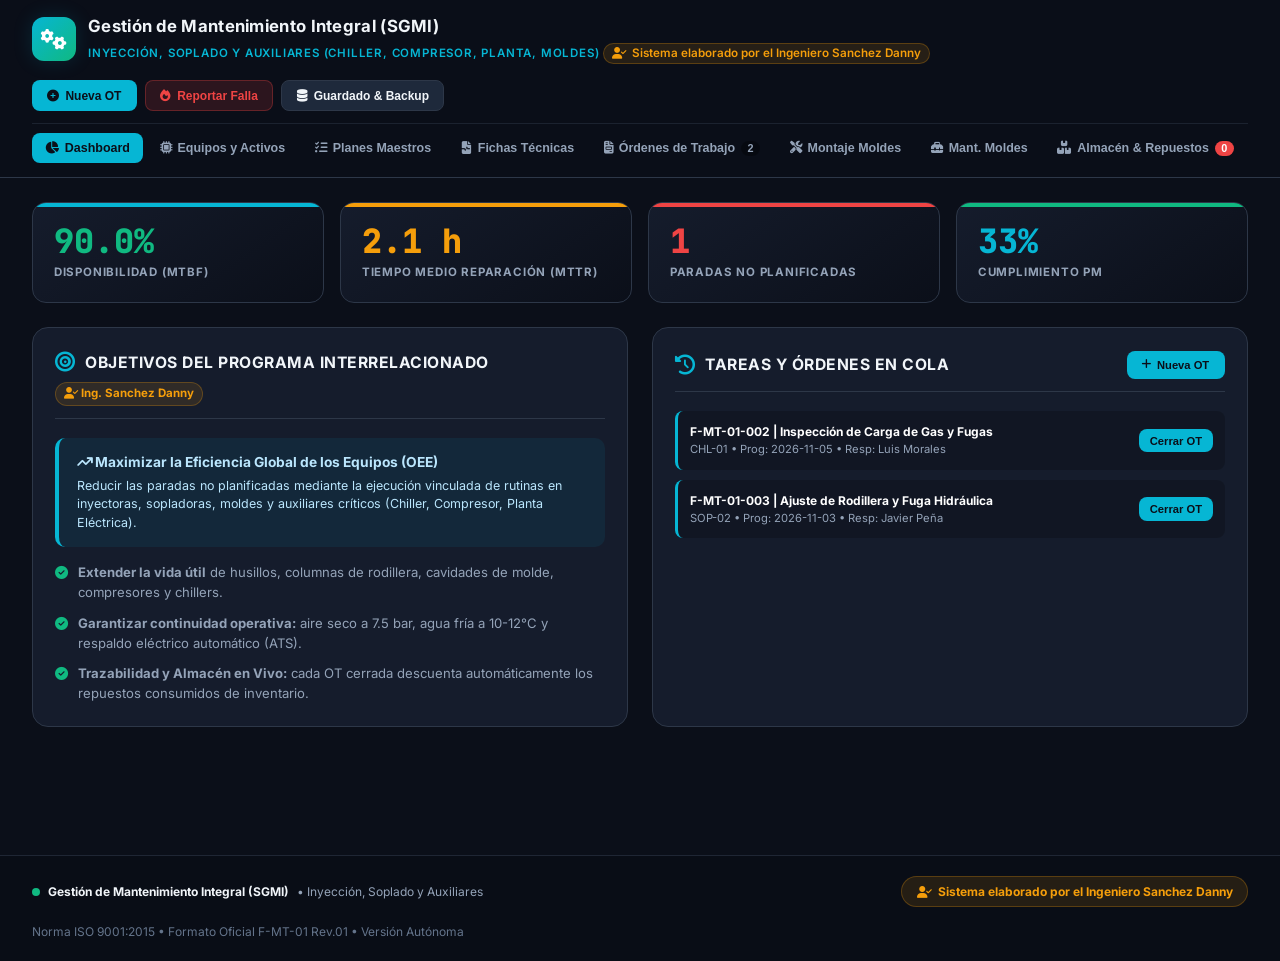
==== commit 01b27c1f: "feat: add authorship attribution to system interface Incorporate developer credit for Engineer Sanch" ====
--- a/public/programa_mantenimiento_integral.html
+++ b/public/programa_mantenimiento_integral.html
@@ -2,8 +2,9 @@
 <html lang="es">
 <head>
     <meta charset="UTF-8">
-    <meta name="viewport" content="width=device-width, initial-scale=1.0">
-    <title>Sistema de Gestión de Mantenimiento Integral (SGMI) | Inyección, Soplado y Auxiliares</title>
+    <title>SGMI - Mantenimiento Integral de Planta | Ing. Sanchez Danny</title>
+    <meta name="author" content="Ingeniero Sanchez Danny">
+    <meta name="description" content="Sistema de Gestión de Mantenimiento Integral para plantas de inyección, soplado y auxiliares. Elaborado por el Ingeniero Sanchez Danny.">
     <!-- Iconos FontAwesome & Tipografía Inter -->
     <link rel="stylesheet" href="https://cdnjs.cloudflare.com/ajax/libs/font-awesome/6.5.1/css/all.min.css">
     <link rel="preconnect" href="https://fonts.googleapis.com">
@@ -333,6 +334,9 @@
                 <div class="logo-text">
                     <h1>Gestión de Mantenimiento Integral (SGMI)</h1>
                     <span>Inyección, Soplado y Auxiliares (Chiller, Compresor, Planta, Moldes)</span>
+                    <div style="font-size: 0.73rem; color: #f59e0b; font-weight: 600; margin-top: 3px; display: inline-flex; align-items: center; gap: 5px; background: rgba(245, 158, 11, 0.12); border: 1px solid rgba(245, 158, 11, 0.25); padding: 1px 8px; border-radius: 9999px;">
+                        <i class="fa-solid fa-user-check"></i> Sistema elaborado por el Ingeniero Sanchez Danny
+                    </div>
                 </div>
             </div>
 
@@ -384,8 +388,9 @@
 
             <div class="grid-2">
                 <div class="card">
-                    <div class="card-header">
+                    <div class="card-header" style="flex-wrap: wrap; gap: 8px;">
                         <div class="card-header-title"><i class="fa-solid fa-bullseye"></i><h2>Objetivos del Programa Interrelacionado</h2></div>
+                        <span style="font-size: 0.72rem; color: #f59e0b; background: rgba(245, 158, 11, 0.12); border: 1px solid rgba(245, 158, 11, 0.25); padding: 2px 8px; border-radius: 9999px; font-weight: bold;"><i class="fa-solid fa-user-check"></i> Ing. Sanchez Danny</span>
                     </div>
                     <div class="alert-box info">
                         <strong><i class="fa-solid fa-arrow-trend-up"></i> Maximizar la Eficiencia Global de los Equipos (OEE)</strong>
@@ -826,6 +831,22 @@
         </section>
 
     </main>
+
+    <!-- Pie de Página Oficial -->
+    <footer style="border-top: 1px solid rgba(45, 55, 72, 0.6); background: #090d16; padding: 1.25rem 2rem; font-size: 0.75rem; color: #94a3b8; margin-top: 3rem;" class="no-print">
+        <div style="max-width: 1400px; margin: 0 auto; display: flex; justify-content: space-between; align-items: center; flex-wrap: wrap; gap: 1rem;">
+            <div style="display: flex; align-items: center; gap: 8px;">
+                <span style="width: 8px; height: 8px; border-radius: 50%; background: #10b981; display: inline-block;"></span>
+                <strong style="color: #f1f5f9;">Gestión de Mantenimiento Integral (SGMI)</strong> • Inyección, Soplado y Auxiliares
+            </div>
+            <div style="background: rgba(245, 158, 11, 0.12); border: 1px solid rgba(245, 158, 11, 0.25); color: #f59e0b; padding: 0.35rem 0.9rem; border-radius: 9999px; font-weight: 700; display: inline-flex; align-items: center; gap: 6px;">
+                <i class="fa-solid fa-user-check"></i> Sistema elaborado por el Ingeniero Sanchez Danny
+            </div>
+            <div style="color: #64748b;">
+                Norma ISO 9001:2015 • Formato Oficial F-MT-01 Rev.01 • Versión Autónoma
+            </div>
+        </div>
+    </footer>
 
     <!-- ===== MODAL 1: NUEVA ORDEN DE TRABAJO ===== -->
     <div class="modal-overlay" id="modal-nueva-ot">
@@ -1597,11 +1618,13 @@
                             <div>
                                 <h2>Planta de Producción Plástica Industrial</h2>
                                 <p>Sistema de Gestión de la Calidad ISO 9001:2015 | Mantenimiento</p>
+                                <p style="font-size: 9px; font-weight: bold; color: #b45309; margin-top: 2px;">Sistema elaborado por el Ingeniero Sanchez Danny</p>
                             </div>
                         </div>
                         <div style="text-align: right;">
                             <h2>ORDEN DE TRABAJO</h2>
                             <p>Código: F-MT-01 | Versión: 01</p>
+                            <p style="font-size: 8px; color: #555;">Ing. Sanchez Danny</p>
                         </div>
                     </div>
                     <div class="carta-documento-info">
@@ -1639,6 +1662,9 @@
                         <div class="carta-firma-box"><strong>Técnico de Mantenimiento</strong><span>Ejecutado conforme</span></div>
                         <div class="carta-firma-box"><strong>Supervisor de Calidad</strong><span>Inspeccionado ISO 9001</span></div>
                         <div class="carta-firma-box"><strong>Jefe de Planta</strong><span>Aprobación y entrega</span></div>
+                    </div>
+                    <div style="text-align: center; font-size: 8.5px; color: #555; margin-top: 6px; border-top: 1px solid #ddd; padding-top: 4px;">
+                        SGMI • Sistema elaborado por el Ingeniero Sanchez Danny • Formato Oficial F-MT-01 Rev.01 • ISO 9001:2015
                     </div>
                 `;
                 cont.appendChild(hoja);
